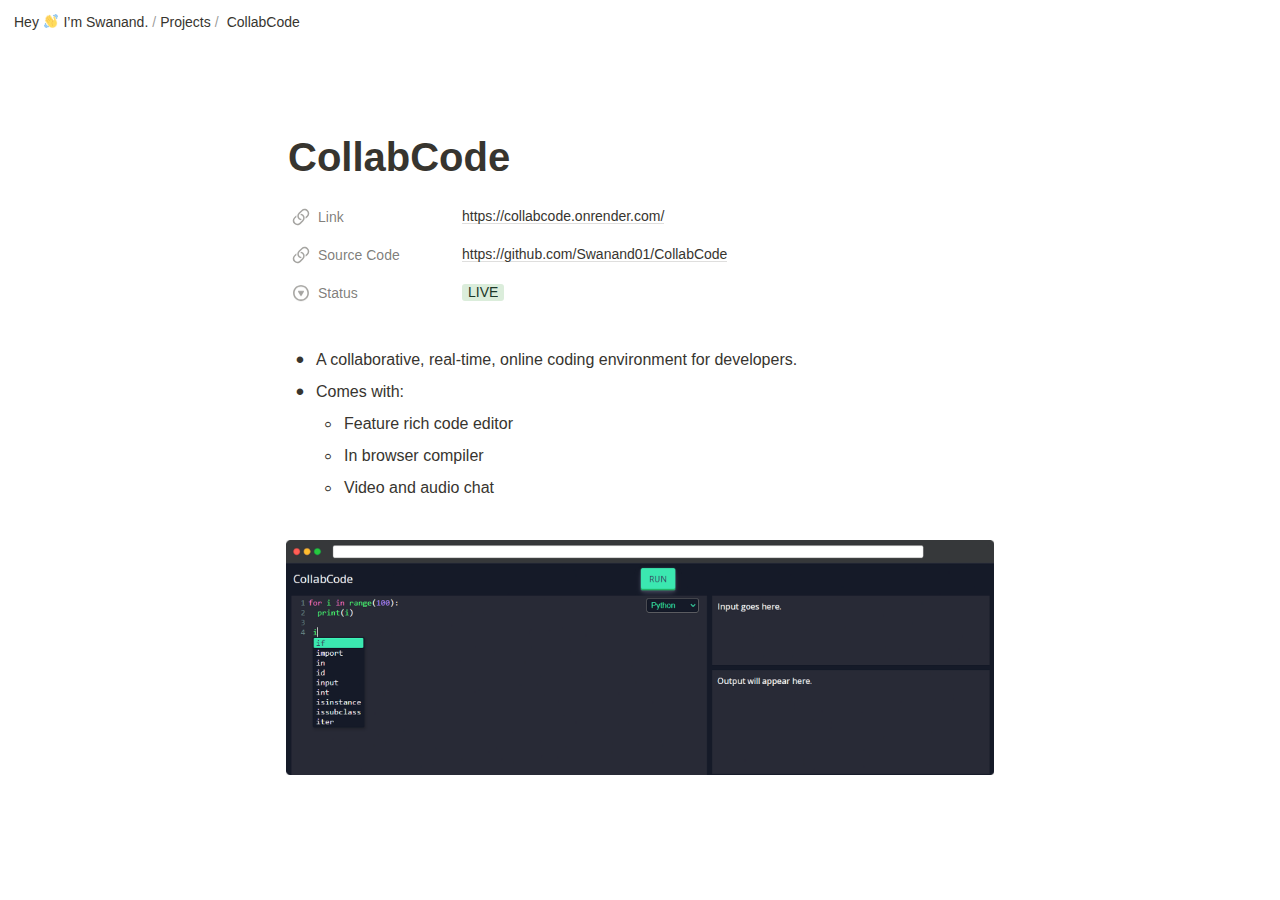
==== collabcode.html @ 9ee03f7a "publish: Update site.toml" ====
<html class="notion-html"><head lang="en"><meta charset="utf-8"/><meta content="width=device-width,height=device-height,initial-scale=1,maximum-scale=1,user-scalable=no,viewport-fit=cover" name="viewport"/><title>CollabCode</title><meta content="en_US" property="og:locale"/><link href="/images/favicon.ico" rel="shortcut icon" type="image/x-icon"/><link href="/images/logo-ios.png" rel="apple-touch-icon"/><meta content="yes" name="apple-mobile-web-app-capable"/><meta content="telephone=no" name="format-detection"/><meta content="no" name="msapplication-tap-highlight"/><link href="e218a1aef6df86309cb95b61e446888efa3b0379.css" media="print" rel="stylesheet"/><link href="e1d809d762eeca23edf0cb31bb17bf3c703085f5.css" rel="stylesheet"/><link href="e7df85b6a5b33bc52629df6d3bd37d197c7a873d.css" rel="stylesheet"/></head><body class="notion-body"><style>body{background:#fff}body.dark{background:#191919}@keyframes startup-shimmer-animation{0%{transform:translateX(-100%) translateZ(0)}100%{transform:translateX(100%) translateZ(0)}}@keyframes startup-shimmer-fade-in{0%{opacity:0}100%{opacity:1}}@keyframes startup-spinner-rotate{0%{transform:rotate(0) translateZ(0)}100%{transform:rotate(360deg) translateZ(0)}}#initial-loading-spinner{position:fixed;height:100vh;width:100vw;z-index:-1;display:none;align-items:center;justify-content:center;opacity:.5}#initial-loading-spinner svg{height:24px;width:24px;animation:startup-spinner-rotate 1s linear infinite;transform-origin:center center;pointer-events:none}#skeleton{background:#fff;position:fixed;height:100vh;width:100vw;z-index:-1;display:none;overflow:hidden}#initial-loading-spinner.show,#skeleton.show{display:flex}body.dark #skeleton{background:#191919}.notion-front-page #skeleton,.notion-mobile #skeleton{display:none}#skeleton-sidebar{background-color:#fbfbfa;box-shadow:inset -1px 0 0 0 rgba(0,0,0,.025);display:flex;width:240px;flex-direction:column;padding:12px 14px;overflow:hidden}body.dark #skeleton-sidebar{background-color:#202020;box-shadow:inset -1px 0 0 0 rgba(255,255,255,.05)}#skeleton.isElectron #skeleton-sidebar{padding-top:46px}#skeleton .row{display:flex;margin-bottom:8px;align-items:center}#skeleton .row.fadein{animation:1s ease-in 0s 1 normal both running startup-shimmer-fade-in}#skeleton .chevron{width:12px;height:12px;display:block;margin-right:4px;fill:rgba(227,226,224,.5)}body.dark #skeleton .chevron{fill:#2f2f2f}.startup-shimmer{background:rgba(227,226,224,.5);overflow:hidden;position:relative}body.dark .startup-shimmer{background:#2f2f2f}.startup-shimmer::before{content:"";position:absolute;height:100%;width:100%;z-index:1;animation:1s linear infinite startup-shimmer-animation;background:linear-gradient(90deg,transparent 0,rgba(255,255,255,.4) 50%,transparent 100%)}body.dark .startup-shimmer::before{background:linear-gradient(90deg,transparent 0,rgba(86,86,86,.4) 50%,transparent 100%)}#skeleton .icon{width:20px;height:20px;border-radius:4px}#skeleton .text{height:10px;border-radius:10px}#skeleton .draggable{-webkit-app-region:drag;position:absolute;top:0;left:0;width:100%;height:36px;display:none}#skeleton.isElectron .draggable{display:block}</style><style id="scroll-properties">
			::-webkit-scrollbar {
				width: 10px;
				height: 10px;
			}
			::-webkit-scrollbar {
				background: transparent;
			}
			::-webkit-scrollbar-track {
				background: #EDECE9;
			}
			::-webkit-scrollbar-thumb {
				background:#D3D1CB;
			}
			::-webkit-scrollbar-thumb:hover {
				background:#AEACA6;
			}
		</style><div id="notion-app"><div class="notion-app-inner notion-light-theme" style='color: rgb(55, 53, 47); fill: currentcolor; line-height: 1.5; font-family: ui-sans-serif, -apple-system, BlinkMacSystemFont, "Segoe UI", Helvetica, "Apple Color Emoji", Arial, sans-serif, "Segoe UI Emoji", "Segoe UI Symbol"; -webkit-font-smoothing: auto; background-color: white;'><div style="height: 100%;"><div class="notion-cursor-listener" style="width: 100vw; height: 100%; position: relative; display: flex; flex: 1 1 0%; background: white; cursor: text;"><div class="" style="display: flex; flex-direction: column; width: 100%; overflow: hidden;"><div style="max-width: 100vw; z-index: 100; background: white; user-select: none;"><div class="notion-topbar" style="width: 100%; max-width: 100vw; height: 45px; opacity: 1; transition: opacity 700ms ease 0s, color 700ms ease 0s; position: relative;"><div style="display: flex; justify-content: space-between; align-items: center; overflow: hidden; height: 45px; padding-left: 12px; padding-right: 10px;"><div class="notranslate" style="display: flex; align-items: center; line-height: 1.2; font-size: 14px; height: 100%; flex-grow: 0; margin-right: 8px; min-width: 0px;"><div class="notion-selectable notion-page-block" data-block-id="31054fbe-4314-497a-9c29-c677ad188bca" style="display: flex; align-items: center; min-width: 0px;"><a href="index.html" rel="noopener noreferrer" style="display: flex; text-decoration: none; user-select: none; cursor: pointer; color: inherit; min-width: 0px;"><div role="button" style="user-select: none; transition: background 20ms ease-in 0s; cursor: pointer; display: inline-flex; align-items: center; flex-shrink: 1; white-space: nowrap; height: 24px; border-radius: 4px; font-size: inherit; line-height: 1.2; min-width: 0px; padding: 2px; color: rgb(55, 53, 47);" tabindex="0"><div style="display: flex; align-items: center; min-width: 0px;"><div class="notranslate" style="white-space: nowrap; overflow: hidden; text-overflow: ellipsis; max-width: 160px;">Hey <img alt="👋" aria-label="👋" class="notion-emoji" src="[data-uri]" style="width: 1em;
height: 1em;
background: url(f87457017f44d1d87f6d662556796277387c1c28.png) 20.339% 84.7458%/6000% 6000%;
vertical-align: -0.1em;
margin: 0 0.1em"/>  I’m Swanand.</div></div></div></a></div><span style="margin-left: 2px; margin-right: 2px; color: rgba(55, 53, 47, 0.5);">/</span><div class="notion-selectable notion-collection_view-block" data-block-id="debd1efb-44d4-4d20-b2b9-c01488a3ecdb" style="display: flex; align-items: center; min-width: 0px;"><a href="debd1efb44d44d20b2b9c01488a3ecdb.html" rel="noopener noreferrer" style="display: flex; text-decoration: none; user-select: none; cursor: pointer; color: inherit; min-width: 0px;"><div role="button" style="user-select: none; transition: background 20ms ease-in 0s; cursor: pointer; display: inline-flex; align-items: center; flex-shrink: 1; white-space: nowrap; height: 24px; border-radius: 4px; font-size: inherit; line-height: 1.2; min-width: 0px; padding: 2px; color: rgb(55, 53, 47);" tabindex="0"><div style="display: flex; align-items: center; min-width: 0px;"><div class="notranslate" style="white-space: nowrap; overflow: hidden; text-overflow: ellipsis; max-width: 160px;">Projects</div></div></div></a></div><span style="margin-left: 2px; margin-right: 2px; color: rgba(55, 53, 47, 0.5);">/</span><div role="button" style="user-select: none; transition: background 20ms ease-in 0s; cursor: pointer; display: inline-flex; align-items: center; flex-shrink: 1; white-space: nowrap; height: 24px; border-radius: 4px; font-size: 14px; line-height: 1.2; min-width: 0px; padding-left: 6px; padding-right: 6px; color: rgb(55, 53, 47);" tabindex="0"><div class="notranslate" style="white-space: nowrap; overflow: hidden; text-overflow: ellipsis; max-width: 240px;">CollabCode</div></div></div><div style="flex-grow: 1; flex-shrink: 1;"></div><div role="button" style="user-select: none; transition: background 20ms ease-in 0s; cursor: pointer; display: inline-flex; align-items: center; flex-shrink: 0; white-space: nowrap; height: 28px; border-radius: 4px; font-size: 14px; line-height: 1.2; min-width: 0px; padding-left: 8px; padding-right: 8px; color: rgb(55, 53, 47);" tabindex="0"><svg class="searchNew" style="width: 14px; height: 14px; display: block; fill: inherit; flex-shrink: 0; backface-visibility: hidden; margin-right: 6px;" viewBox="0 0 17 17"><path d="M6.78027 13.6729C8.24805 13.6729 9.60156 13.1982 10.709 12.4072L14.875 16.5732C15.0684 16.7666 15.3232 16.8633 15.5957 16.8633C16.167 16.8633 16.5713 16.4238 16.5713 15.8613C16.5713 15.5977 16.4834 15.3516 16.29 15.1582L12.1504 11.0098C13.0205 9.86719 13.5391 8.45215 13.5391 6.91406C13.5391 3.19629 10.498 0.155273 6.78027 0.155273C3.0625 0.155273 0.0214844 3.19629 0.0214844 6.91406C0.0214844 10.6318 3.0625 13.6729 6.78027 13.6729ZM6.78027 12.2139C3.87988 12.2139 1.48047 9.81445 1.48047 6.91406C1.48047 4.01367 3.87988 1.61426 6.78027 1.61426C9.68066 1.61426 12.0801 4.01367 12.0801 6.91406C12.0801 9.81445 9.68066 12.2139 6.78027 12.2139Z"></path></svg>Search</div><div role="button" style="user-select: none; transition: background 20ms ease-in 0s; cursor: pointer; display: inline-flex; align-items: center; flex-shrink: 0; white-space: nowrap; height: 28px; border-radius: 4px; font-size: 14px; line-height: 1.2; min-width: 0px; padding-left: 8px; padding-right: 8px; color: rgb(55, 53, 47);" tabindex="0">Duplicate</div><div role="button" style="user-select: none; transition: background 20ms ease-in 0s; cursor: pointer; display: flex; align-items: center; justify-content: center; width: 32px; height: 28px; border-radius: 3px;" tabindex="0"><svg class="dots" style="width: 18px; height: 18px; display: block; fill: inherit; flex-shrink: 0; backface-visibility: hidden;" viewBox="0 0 13 3"><g><path d="M3,1.5A1.5,1.5,0,1,1,1.5,0,1.5,1.5,0,0,1,3,1.5Z"></path><path d="M8,1.5A1.5,1.5,0,1,1,6.5,0,1.5,1.5,0,0,1,8,1.5Z"></path><path d="M13,1.5A1.5,1.5,0,1,1,11.5,0,1.5,1.5,0,0,1,13,1.5Z"></path></g></svg></div><div style="flex: 0 0 auto; width: 1px; height: 16px; margin-left: 8px; margin-right: 8px; background: rgba(55, 53, 47, 0.16);"></div><div role="button" style="user-select: none; transition: background 20ms ease-in 0s; cursor: pointer; display: inline-flex; align-items: center; flex-shrink: 0; white-space: nowrap; height: 28px; border-radius: 4px; font-size: 14px; line-height: 1.2; min-width: 0px; padding-left: 8px; padding-right: 8px; color: rgb(55, 53, 47);" tabindex="0"><svg class="notionLogo" style="width: 18px; height: 18px; display: block; fill: inherit; flex-shrink: 0; backface-visibility: hidden; margin-right: 6px;" viewBox="0 0 120 126"><path d="M 20.6927 21.9315C 24.5836 25.0924 26.0432 24.8512 33.3492 24.3638L 102.228 20.2279C 103.689 20.2279 102.474 18.7705 101.987 18.5283L 90.5477 10.2586C 88.3558 8.55699 85.4356 6.60818 79.8387 7.09563L 13.1433 11.9602C 10.711 12.2014 10.2251 13.4175 11.1939 14.3924L 20.6927 21.9315ZM 24.8281 37.9835L 24.8281 110.456C 24.8281 114.351 26.7745 115.808 31.1553 115.567L 106.853 111.187C 111.236 110.946 111.724 108.267 111.724 105.103L 111.724 33.1169C 111.724 29.958 110.509 28.2544 107.826 28.4976L 28.721 33.1169C 25.8018 33.3622 24.8281 34.8225 24.8281 37.9835ZM 99.5567 41.8711C 100.042 44.0622 99.5567 46.2512 97.3618 46.4974L 93.7143 47.2241L 93.7143 100.728C 90.5477 102.43 87.6275 103.403 85.1942 103.403C 81.2983 103.403 80.3226 102.186 77.4044 98.54L 53.5471 61.087L 53.5471 97.3239L 61.0964 99.0275C 61.0964 99.0275 61.0964 103.403 55.0057 103.403L 38.2148 104.377C 37.727 103.403 38.2148 100.973 39.9179 100.486L 44.2996 99.2717L 44.2996 51.36L 38.2158 50.8725C 37.728 48.6815 38.9431 45.5225 42.3532 45.2773L 60.3661 44.0631L 85.1942 82.0036L 85.1942 48.4402L 78.864 47.7136C 78.3781 45.0351 80.3226 43.0902 82.7569 42.849L 99.5567 41.8711ZM 7.5434 5.39404L 76.9175 0.285276C 85.4366 -0.445402 87.6285 0.0440428 92.983 3.93368L 115.128 19.4982C 118.782 22.1747 120 22.9034 120 25.8211L 120 111.187C 120 116.537 118.051 119.701 111.237 120.185L 30.6734 125.05C 25.5584 125.294 23.124 124.565 20.4453 121.158L 4.13735 99.9994C 1.21516 96.1048 0 93.191 0 89.7819L 0 13.903C 0 9.5279 1.94945 5.8785 7.5434 5.39404Z"></path></svg>Try Notion</div></div></div><div style="width: calc(100% - 0px); user-select: none;"></div></div><div class="notion-frame" style="flex-grow: 0; flex-shrink: 1; display: flex; flex-direction: column; background: white; z-index: 1; height: calc(100vh - 45px); max-height: 100%; position: relative; width: 1920px;"><div class="notion-scroller vertical" style="display: flex; flex-direction: column; z-index: 1; flex-grow: 1; position: relative; align-items: center; margin-right: 0px; margin-bottom: 0px; overflow: hidden auto;"><div style="position: absolute; top: 0px; left: 0px;"><div></div></div><div class="whenContentEditable" data-content-editable-root="true" style="caret-color: rgb(55, 53, 47); width: 100%; display: flex; flex-direction: column; position: relative; align-items: center; flex-grow: 1; --whenContentEditable--WebkitUserModify:read-write-plaintext-only;"><span style="height: 1px; width: 1px;"></span><div class="pseudoSelection" contenteditable="false" data-content-editable-void="true" style="user-select: none; --pseudoSelection--background:transparent; width: 100%; display: flex; flex-direction: column; align-items: center; flex-shrink: 0; flex-grow: 0; z-index: 2;"></div><div style="width: 100%; display: flex; justify-content: center; z-index: 3; flex-shrink: 0;"><div style="max-width: 100%; min-width: 0px; width: 900px;"><div style="width: 100%; display: flex; flex-direction: column; align-items: center; flex-shrink: 0; flex-grow: 0;"><div style="max-width: 100%; padding-left: calc(96px + env(safe-area-inset-left)); width: 100%;"><div class="pseudoSelection" contenteditable="false" data-content-editable-void="true" style="user-select: none; --pseudoSelection--background:transparent; pointer-events: none;"><div class="notion-page-controls" style='display: flex; justify-content: flex-start; flex-wrap: wrap; margin-top: 80px; margin-bottom: 4px; margin-left: -1px; color: rgba(55, 53, 47, 0.5); font-family: ui-sans-serif, -apple-system, BlinkMacSystemFont, "Segoe UI", Helvetica, "Apple Color Emoji", Arial, sans-serif, "Segoe UI Emoji", "Segoe UI Symbol"; height: 24px; pointer-events: auto;'></div></div><div style="padding-right: calc(96px + env(safe-area-inset-right));"><div><div class="notion-selectable notion-page-block" data-block-id="9681e057-f607-44b3-91fb-1519a00c41e9" style='color: rgb(55, 53, 47); font-weight: 700; line-height: 1.2; font-size: 40px; font-family: ui-sans-serif, -apple-system, BlinkMacSystemFont, "Segoe UI", Helvetica, "Apple Color Emoji", Arial, sans-serif, "Segoe UI Emoji", "Segoe UI Symbol"; cursor: text; display: flex; align-items: center;'><div contenteditable="false" data-content-editable-leaf="true" placeholder="Untitled" spellcheck="true" style="max-width: 100%; width: 100%; white-space: pre-wrap; word-break: break-word; caret-color: rgb(55, 53, 47); padding: 3px 2px;">CollabCode</div></div><div style="margin-left: 4px;"></div></div></div></div></div><div style="width: 100%; display: flex; flex-direction: column; align-items: center; flex-shrink: 0; flex-grow: 0;"><div contenteditable="false" data-content-editable-void="true" style="padding-left: calc(96px + env(safe-area-inset-left)); padding-right: calc(96px + env(safe-area-inset-right)); max-width: 100%; width: 100%;"><div style="width: 100%; font-size: 14px;"><div style="width: 100%; max-width: 100%; padding: 8px 0px; margin: 0px auto;"><div style="width: 100%; max-width: 100%; padding-top: 8px; margin: 0px auto;"><div style="padding-bottom: 8px;"><div style="margin: 0px;"><div><div style="display: flex; padding-bottom: 4px; width: 100%;"><div style="display: flex; align-items: center; height: 34px; width: 160px; flex: 0 0 auto; color: rgba(55, 53, 47, 0.65);"><div aria-disabled="true" role="button" style="user-select: none; transition: background 20ms ease-in 0s; display: flex; align-items: center; height: 100%; width: 100%; border-radius: 3px; padding: 0px 6px;" tabindex="-1"><div style="display: flex; align-items: center; line-height: 120%; font-size: 14px; min-width: 0px;"><div style="margin-right: 8px;"><svg class="typesUrl" style="width: 18px; height: 18px; display: block; fill: rgba(55, 53, 47, 0.45); flex-shrink: 0; backface-visibility: hidden;" viewBox="0 0 16 16"><path d="M7.69922 10.8945L8.73828 9.84863C7.91797 9.77344 7.34375 9.51367 6.91992 9.08984C5.76465 7.93457 5.76465 6.29395 6.91309 5.14551L9.18262 2.87598C10.3379 1.7207 11.9717 1.7207 13.127 2.87598C14.2891 4.04492 14.2822 5.67188 13.1338 6.82031L11.958 7.99609C12.1768 8.49512 12.2451 9.10352 12.1289 9.62988L14.0908 7.6748C15.7725 6 15.7793 3.62109 14.084 1.92578C12.3887 0.223633 10.0098 0.237305 8.33496 1.91211L5.95605 4.29785C4.28125 5.97266 4.26758 8.35156 5.96289 10.0469C6.36621 10.4434 6.90625 10.7441 7.69922 10.8945ZM8.30078 5.13184L7.26855 6.17773C8.08203 6.25293 8.66309 6.51953 9.08008 6.93652C10.2422 8.09863 10.2422 9.73242 9.08691 10.8809L6.81738 13.1504C5.66211 14.3057 4.03516 14.3057 2.87305 13.1504C1.71094 11.9883 1.71777 10.3545 2.87305 9.20605L4.04199 8.03027C3.83008 7.53125 3.75488 6.92969 3.87109 6.39648L1.91602 8.35156C0.234375 10.0264 0.227539 12.4121 1.92285 14.1074C3.61816 15.8027 5.99707 15.7891 7.67188 14.1143L10.0439 11.7354C11.7256 10.0537 11.7324 7.6748 10.0371 5.98633C9.64062 5.58301 9.10059 5.28223 8.30078 5.13184Z"></path></svg></div><div style="white-space: nowrap; overflow: hidden; text-overflow: ellipsis;">Link</div></div></div></div><div style="display: flex; margin-left: 4px; height: 100%; flex: 1 1 auto; flex-direction: column; min-width: 0px;"><div style="display: flex; align-items: center; margin-left: 4px; height: 100%; flex: 1 1 auto; min-width: 0px;"><div style="display: flex; height: 100%; flex: 1 1 auto;"><div aria-disabled="true" role="button" style="user-select: none; transition: background 20ms ease-in 0s; display: inline-block; align-items: center; border-radius: 3px; width: 100%; min-height: 34px; padding: 6px 8px 7px; font-size: 14px; overflow: hidden;" tabindex="-1"><a href="https://collabcode.onrender.com/" rel="noopener noreferrer" style="display: block; text-decoration: none; user-select: none; cursor: pointer; color: inherit;" target="_blank"><span style="line-height: 1.5; word-break: break-word; white-space: pre-wrap; pointer-events: none; background-image: linear-gradient(to right, rgba(55, 53, 47, 0.16) 0%, rgba(55, 53, 47, 0.16) 100%); background-repeat: repeat-x; background-position: 0px 100%; background-size: 100% 1px;">https://collabcode.onrender.com/</span></a></div><div style="display: flex; position: absolute; right: 6px; top: 4px;"></div></div></div></div></div></div><div><div style="display: flex; padding-bottom: 4px; width: 100%;"><div style="display: flex; align-items: center; height: 34px; width: 160px; flex: 0 0 auto; color: rgba(55, 53, 47, 0.65);"><div aria-disabled="true" role="button" style="user-select: none; transition: background 20ms ease-in 0s; display: flex; align-items: center; height: 100%; width: 100%; border-radius: 3px; padding: 0px 6px;" tabindex="-1"><div style="display: flex; align-items: center; line-height: 120%; font-size: 14px; min-width: 0px;"><div style="margin-right: 8px;"><svg class="typesUrl" style="width: 18px; height: 18px; display: block; fill: rgba(55, 53, 47, 0.45); flex-shrink: 0; backface-visibility: hidden;" viewBox="0 0 16 16"><path d="M7.69922 10.8945L8.73828 9.84863C7.91797 9.77344 7.34375 9.51367 6.91992 9.08984C5.76465 7.93457 5.76465 6.29395 6.91309 5.14551L9.18262 2.87598C10.3379 1.7207 11.9717 1.7207 13.127 2.87598C14.2891 4.04492 14.2822 5.67188 13.1338 6.82031L11.958 7.99609C12.1768 8.49512 12.2451 9.10352 12.1289 9.62988L14.0908 7.6748C15.7725 6 15.7793 3.62109 14.084 1.92578C12.3887 0.223633 10.0098 0.237305 8.33496 1.91211L5.95605 4.29785C4.28125 5.97266 4.26758 8.35156 5.96289 10.0469C6.36621 10.4434 6.90625 10.7441 7.69922 10.8945ZM8.30078 5.13184L7.26855 6.17773C8.08203 6.25293 8.66309 6.51953 9.08008 6.93652C10.2422 8.09863 10.2422 9.73242 9.08691 10.8809L6.81738 13.1504C5.66211 14.3057 4.03516 14.3057 2.87305 13.1504C1.71094 11.9883 1.71777 10.3545 2.87305 9.20605L4.04199 8.03027C3.83008 7.53125 3.75488 6.92969 3.87109 6.39648L1.91602 8.35156C0.234375 10.0264 0.227539 12.4121 1.92285 14.1074C3.61816 15.8027 5.99707 15.7891 7.67188 14.1143L10.0439 11.7354C11.7256 10.0537 11.7324 7.6748 10.0371 5.98633C9.64062 5.58301 9.10059 5.28223 8.30078 5.13184Z"></path></svg></div><div style="white-space: nowrap; overflow: hidden; text-overflow: ellipsis;">Source Code</div></div></div></div><div style="display: flex; margin-left: 4px; height: 100%; flex: 1 1 auto; flex-direction: column; min-width: 0px;"><div style="display: flex; align-items: center; margin-left: 4px; height: 100%; flex: 1 1 auto; min-width: 0px;"><div style="display: flex; height: 100%; flex: 1 1 auto;"><div aria-disabled="true" role="button" style="user-select: none; transition: background 20ms ease-in 0s; display: inline-block; align-items: center; border-radius: 3px; width: 100%; min-height: 34px; padding: 6px 8px 7px; font-size: 14px; overflow: hidden;" tabindex="-1"><a href="https://github.com/Swanand01/CollabCode" rel="noopener noreferrer" style="display: block; text-decoration: none; user-select: none; cursor: pointer; color: inherit;" target="_blank"><span style="line-height: 1.5; word-break: break-word; white-space: pre-wrap; pointer-events: none; background-image: linear-gradient(to right, rgba(55, 53, 47, 0.16) 0%, rgba(55, 53, 47, 0.16) 100%); background-repeat: repeat-x; background-position: 0px 100%; background-size: 100% 1px;">https://github.com/Swanand01/CollabCode</span></a></div><div style="display: flex; position: absolute; right: 6px; top: 4px;"></div></div></div></div></div></div><div><div style="display: flex; padding-bottom: 4px; width: 100%;"><div style="display: flex; align-items: center; height: 34px; width: 160px; flex: 0 0 auto; color: rgba(55, 53, 47, 0.65);"><div aria-disabled="true" role="button" style="user-select: none; transition: background 20ms ease-in 0s; display: flex; align-items: center; height: 100%; width: 100%; border-radius: 3px; padding: 0px 6px;" tabindex="-1"><div style="display: flex; align-items: center; line-height: 120%; font-size: 14px; min-width: 0px;"><div style="margin-right: 8px;"><svg class="typesSelect" style="width: 18px; height: 18px; display: block; fill: rgba(55, 53, 47, 0.45); flex-shrink: 0; backface-visibility: hidden;" viewBox="0 0 16 16"><path d="M8 15.126C11.8623 15.126 15.0615 11.9336 15.0615 8.06445C15.0615 4.20215 11.8623 1.00293 7.99316 1.00293C4.13086 1.00293 0.938477 4.20215 0.938477 8.06445C0.938477 11.9336 4.1377 15.126 8 15.126ZM8 13.7383C4.85547 13.7383 2.33301 11.209 2.33301 8.06445C2.33301 4.91992 4.84863 2.39746 7.99316 2.39746C11.1377 2.39746 13.6738 4.91992 13.6738 8.06445C13.6738 11.209 11.1445 13.7383 8 13.7383ZM7.62402 10.6348C7.79492 10.915 8.20508 10.9287 8.37598 10.6348L10.666 6.73145C10.8574 6.41016 10.7002 6.04102 10.3652 6.04102H5.62793C5.29297 6.04102 5.14941 6.43066 5.32031 6.73145L7.62402 10.6348Z"></path></svg></div><div style="white-space: nowrap; overflow: hidden; text-overflow: ellipsis;">Status</div></div></div></div><div style="display: flex; margin-left: 4px; height: 100%; flex: 1 1 auto; flex-direction: column; min-width: 0px;"><div style="display: flex; align-items: center; margin-left: 4px; height: 100%; flex: 1 1 auto; min-width: 0px;"><div aria-disabled="true" role="button" style="user-select: none; transition: background 20ms ease-in 0s; display: inline-block; align-items: center; border-radius: 3px; width: 100%; min-height: 34px; padding: 0px 8px; font-size: 14px; overflow: hidden;" tabindex="-1"><div style="display: flex; flex-wrap: wrap; padding-top: 8px; padding-bottom: 2px;"><div style="display: flex; align-items: center; flex-shrink: 1; min-width: 0px; height: 20px; border-radius: 3px; padding-left: 6px; padding-right: 6px; font-size: 14px; line-height: 120%; color: rgb(28, 56, 41); background: rgb(219, 237, 219); margin: 0px 6px 6px 0px;"><div style="white-space: nowrap; overflow: hidden; text-overflow: ellipsis; display: inline-flex; align-items: center;"><div>LIVE</div></div></div></div><div style="display: flex; position: absolute; right: 6px; top: 4px;"></div></div></div></div></div></div></div></div></div></div></div><div style="width: 100%; height: 1px; background: rgba(55, 53, 47, 0.09); margin-bottom: 8px;"></div></div></div></div></div><main style="display: flex; width: 100%; justify-content: center; padding-top: 5px;"><div style="max-width: 100%; min-width: 0px; width: 900px;"><div class="notion-page-content" style="flex-shrink: 0; flex-grow: 1; max-width: 100%; display: flex; align-items: flex-start; flex-direction: column; font-size: 16px; line-height: 1.5; width: 100%; z-index: 4; padding-bottom: 30vh; padding-left: calc(96px + env(safe-area-inset-left)); padding-right: calc(96px + env(safe-area-inset-right));"><div class="notion-selectable notion-bulleted_list-block" data-block-id="972e697b-90e5-4ab1-b783-233614fd29b8" style="width: 100%; max-width: 1718px; margin-top: 2px; margin-bottom: 1px;"><div style="display: flex; align-items: flex-start; width: 100%; padding-left: 2px; color: inherit; fill: inherit;"><div class="pseudoSelection" contenteditable="false" data-content-editable-void="true" data-text-edit-side="start" style="user-select: none; --pseudoSelection--background:transparent; margin-right: 2px; width: 24px; display: flex; align-items: center; justify-content: center; flex-grow: 0; flex-shrink: 0; min-height: calc(1.5em + 3px + 3px);"><div class="pseudoBefore" style='font-size: 1.5em; line-height: 1; margin-bottom: 0px; --pseudoBefore--fontFamily:Arial; --pseudoBefore--content:"•";'></div></div><div style="flex: 1 1 0px; min-width: 1px; display: flex; flex-direction: column;"><div style="display: flex;"><div contenteditable="false" data-content-editable-leaf="true" placeholder="List" spellcheck="true" style="max-width: 100%; width: 100%; white-space: pre-wrap; word-break: break-word; caret-color: rgb(55, 53, 47); padding: 3px 2px; text-align: left;">A collaborative, real-time, online coding environment for developers.</div></div></div></div></div><div class="notion-selectable notion-bulleted_list-block" data-block-id="4b6142cc-0820-443e-991f-1bdeb48eb5a1" style="width: 100%; max-width: 1718px; margin-top: 1px; margin-bottom: 1px;"><div style="display: flex; align-items: flex-start; width: 100%; padding-left: 2px; color: inherit; fill: inherit;"><div class="pseudoSelection" contenteditable="false" data-content-editable-void="true" data-text-edit-side="start" style="user-select: none; --pseudoSelection--background:transparent; margin-right: 2px; width: 24px; display: flex; align-items: center; justify-content: center; flex-grow: 0; flex-shrink: 0; min-height: calc(1.5em + 3px + 3px);"><div class="pseudoBefore" style='font-size: 1.5em; line-height: 1; margin-bottom: 0px; --pseudoBefore--fontFamily:Arial; --pseudoBefore--content:"•";'></div></div><div style="flex: 1 1 0px; min-width: 1px; display: flex; flex-direction: column;"><div style="display: flex;"><div contenteditable="false" data-content-editable-leaf="true" placeholder="List" spellcheck="true" style="max-width: 100%; width: 100%; white-space: pre-wrap; word-break: break-word; caret-color: rgb(55, 53, 47); padding: 3px 2px; text-align: left;">Comes with:</div></div><div class="notion-selectable notion-bulleted_list-block" data-block-id="492b5a26-abc0-4fa2-b481-b4d3e0682103" style="width: 100%; max-width: 100%; margin-top: 2px; margin-bottom: 1px;"><div style="display: flex; align-items: flex-start; width: 100%; padding-left: 2px; color: inherit; fill: inherit;"><div class="pseudoSelection" contenteditable="false" data-content-editable-void="true" data-text-edit-side="start" style="user-select: none; --pseudoSelection--background:transparent; margin-right: 2px; width: 24px; display: flex; align-items: center; justify-content: center; flex-grow: 0; flex-shrink: 0; min-height: calc(1.5em + 3px + 3px);"><div class="pseudoBefore" style='font-size: 1.5em; line-height: 1; margin-bottom: 0px; --pseudoBefore--fontFamily:Arial; --pseudoBefore--content:"◦";'></div></div><div style="flex: 1 1 0px; min-width: 1px; display: flex; flex-direction: column;"><div style="display: flex;"><div contenteditable="false" data-content-editable-leaf="true" placeholder="List" spellcheck="true" style="max-width: 100%; width: 100%; white-space: pre-wrap; word-break: break-word; caret-color: rgb(55, 53, 47); padding: 3px 2px; text-align: left;">Feature rich code editor</div></div></div></div></div><div class="notion-selectable notion-bulleted_list-block" data-block-id="3c1c4305-bc52-45ff-baca-c44ebe6c676d" style="width: 100%; max-width: 100%; margin-top: 1px; margin-bottom: 1px;"><div style="display: flex; align-items: flex-start; width: 100%; padding-left: 2px; color: inherit; fill: inherit;"><div class="pseudoSelection" contenteditable="false" data-content-editable-void="true" data-text-edit-side="start" style="user-select: none; --pseudoSelection--background:transparent; margin-right: 2px; width: 24px; display: flex; align-items: center; justify-content: center; flex-grow: 0; flex-shrink: 0; min-height: calc(1.5em + 3px + 3px);"><div class="pseudoBefore" style='font-size: 1.5em; line-height: 1; margin-bottom: 0px; --pseudoBefore--fontFamily:Arial; --pseudoBefore--content:"◦";'></div></div><div style="flex: 1 1 0px; min-width: 1px; display: flex; flex-direction: column;"><div style="display: flex;"><div contenteditable="false" data-content-editable-leaf="true" placeholder="List" spellcheck="true" style="max-width: 100%; width: 100%; white-space: pre-wrap; word-break: break-word; caret-color: rgb(55, 53, 47); padding: 3px 2px; text-align: left;">In browser compiler</div></div></div></div></div><div class="notion-selectable notion-bulleted_list-block" data-block-id="9e3a7898-721c-422f-993b-332ed0d0309c" style="width: 100%; max-width: 100%; margin-top: 1px; margin-bottom: 0px;"><div style="display: flex; align-items: flex-start; width: 100%; padding-left: 2px; color: inherit; fill: inherit;"><div class="pseudoSelection" contenteditable="false" data-content-editable-void="true" data-text-edit-side="start" style="user-select: none; --pseudoSelection--background:transparent; margin-right: 2px; width: 24px; display: flex; align-items: center; justify-content: center; flex-grow: 0; flex-shrink: 0; min-height: calc(1.5em + 3px + 3px);"><div class="pseudoBefore" style='font-size: 1.5em; line-height: 1; margin-bottom: 0px; --pseudoBefore--fontFamily:Arial; --pseudoBefore--content:"◦";'></div></div><div style="flex: 1 1 0px; min-width: 1px; display: flex; flex-direction: column;"><div style="display: flex;"><div contenteditable="false" data-content-editable-leaf="true" placeholder="List" spellcheck="true" style="max-width: 100%; width: 100%; white-space: pre-wrap; word-break: break-word; caret-color: rgb(55, 53, 47); padding: 3px 2px; text-align: left;">Video and audio chat</div></div></div></div></div></div></div></div><div class="notion-selectable notion-text-block" data-block-id="5b2a4e27-0ada-474d-b4e2-a3aaa120a16d" style="width: 100%; max-width: 1718px; margin-top: 1px; margin-bottom: 1px;"><div style="color: inherit; fill: inherit;"><div style="display: flex;"><div contenteditable="false" data-content-editable-leaf="true" placeholder=" " spellcheck="true" style="max-width: 100%; width: 100%; white-space: pre-wrap; word-break: break-word; caret-color: rgb(55, 53, 47); padding: 3px 2px; min-height: 1em; color: rgb(55, 53, 47); -webkit-text-fill-color: rgba(55, 53, 47, 0.5);"></div></div></div></div><div class="notion-selectable notion-image-block" data-block-id="72cef5e3-ad3b-4410-b554-876153cebdec" style="width: 100%; max-width: 1910px; align-self: center; margin-top: 4px; margin-bottom: 0px;"><div contenteditable="false" data-content-editable-void="true"><div style="display: flex;"><div class="notion-cursor-default" style="position: relative; overflow: hidden; flex-grow: 1;"><div style="position: relative;"><div><div style="width: 100%; height: 100%;"><img referrerpolicy="same-origin" src="708dbe765b3bf276411b5392aa2cc3328d96fce7.png" style="display: block; object-fit: cover; border-radius: 1px; pointer-events: auto; width: 100%;"/></div></div></div></div></div></div></div></div></div><div contenteditable="false" data-content-editable-void="true" style="width: 0px;"><div style="display: none; flex-shrink: 0; pointer-events: none; width: 0px; position: absolute; right: 192px; opacity: 0;"><div style="display: flex; flex-direction: column; padding: 5px 16px; width: 340px; flex-shrink: 0; height: 100%; position: relative; pointer-events: none; z-index: 1;"><div style="position: absolute; pointer-events: none; width: 100%; height: 100%; top: -5px; background: linear-gradient(white 0px, rgba(255, 255, 255, 0) 15px);"></div></div></div></div></main><span style="height: 1px; width: 1px;"></span></div><div class="notion-presence-container" style="position: absolute; top: 0px; left: 0px; z-index: 89;"><div></div></div></div></div></div><div class="notion-peek-renderer" style="position: fixed; top: 0px; right: 0px; bottom: 0px; width: 960px; z-index: 109; transform: translateX(960px) translateZ(0px);"></div></div></div></div></div><textarea aria-hidden="true" style="opacity: 0; pointer-events: none; position: fixed; left: 0px; top: 0px;" tabindex="-1"></textarea><textarea aria-hidden="true" style="opacity: 0; pointer-events: none; position: fixed; left: 0px; top: 0px;" tabindex="-1"></textarea><script src="1172e9111a5fb396bcb8a05870b5eabf8abf221c.js" type="text/javascript"></script><div style="width: env(safe-area-inset-bottom);"></div></body></html>
---- e218a1aef6df86309cb95b61e446888efa3b0379.css ----
html, body, #notion-app {
    height: auto !important;
    overflow: auto !important;
    font-size: 14px !important;
    -webkit-print-color-adjust: exact;
    padding: 0 !important;
    margin: 0 !important
    }
.notion-help-button, .notion-print-ignore, .notion-overlay-container, .notion-sidebar-container, .notion-presence-container, .notion-topbar, .notion-topbar-export-popup, .notion-selectable-halo, .notion-help-button, .notion-page-controls {
    display: none !important
    }
.notion-frame {
    width: 100% !important;
    height: auto !important;
    border: none !important;
    padding: 0 !important;
    margin: 0 !important;
    -webkit-print-color-adjust: exact
    }
.notion-scroller {
    height: auto !important;
    width: 100% !important;
    max-height: none !important;
    max-width: none !important;
    overflow: visible !important;
    padding: 0 !important;
    margin: 0 !important;
    /* Remove the extra padding when the screen is wide. */
    display: block !important
    }
html {
    height: auto !important;
    overflow: auto !important;
    font-size: 14px !important
    }
.notion-invoice {
    height: auto !important
    }
.notion-code-block > div {
    white-space: normal !important
    }
.notion-selectable {
    page-break-inside: avoid;
    -webkit-region-break-inside: avoid;
    position: relative;
    overflow: initial;
    min-height: 0;
    max-width: none !important
    }
.notion-page-content {
    display: block !important;
    width: 100% !important;
    position: relative;
    overflow: initial;
    min-height: 0
    }
@page {
    size: auto;
    margin: 20mm 0 20mm 0
    }
.notion-table-content {
    padding: 0 !important
    }
---- e1d809d762eeca23edf0cb31bb17bf3c703085f5.css ----
/* enables hover effect on buttons */
div[role="button"]:not(.notion-record-icon):hover {
  background: rgba(55, 53, 47, 0.08);
}

/* hides loading spinners */
.loading-spinner {
  display: none !important;
}

/* hides elements on the top right (search box, duplicate, notion shortcut) */
.notion-topbar > div > div:not(:first-child) {
  display: none !important;
}

/* stops inline databases from overflowing horizontally */
.notion-frame {
  max-width: 100%;
  width: 100vw !important;
}

.notion-selectable {
  max-width: 100% !important;
}

.notion-scroller .notion-collection_view-block {
  width: 100% !important;
  max-width: 100% !important;
}

/* Resizes inlines databases */
.notion-scroller .notion-collection_view-block > div,
.notion-scroller .notion-collection_view-block > div > div > div,
.notion-scroller .notion-collection_view-block .notion-list-view,
.notion-scroller .notion-collection_view-block .notion-gallery-view,
.notion-scroller .notion-collection_view-block .notion-table-view,
.notion-scroller .notion-collection_view-block .notion-board-view,
.notion-scroller .notion-collection_view-block .notion-calendar-view {
  max-width: 100% !important;
  padding-left: unset !important;
  padding-right: unset !important;
}

/* pull alias arrows back inline */
svg.alias {
  display: inline-block !important;
  height: auto !important;
}

/* stops text from overflowing past max-width on bookmark blocks; */
.notion-bookmark-block div {
  white-space: unset !important;
}

/* fixes oversized page properties on Safari */
.notion-scroller
  > div:nth-child(2):not(.notion-page-content)
  > div:not([data-block-id])
  div:not(.notion-page-details-controls) {
  height: auto !important;
}

/* fixes possible stray header on tables */
.notion-collection_view_page-block > div:first-child {
  transform: unset !important;
}

/* fixes oversize icons in inline page links */
a[data-token-index] svg.page {
  height: auto !important;
}

/* mobile fixes */
@media only screen and (max-width: 960px) {
  /* normalizes banner / page title width */
  .notion-scroller > div:not([class]),
  .notion-scroller > div > div:not([class]) {
    width: 100% !important;
    max-width: 960px !important;
    padding-left: 0 !important;
    padding-right: 0 !important;
  }

  /* normalizes content width */
  .notion-page-content,
  .notion-page-content > .notion-collection_view-block,
  .notion-page-content > .notion-collection_view-block > div,
  .notion-page-content > .notion-collection_view-block > .notion-scroller > div {
    width: 100vw !important;
    /* max-width: unset !important; */
    padding-right: 0 !important;
    padding-left: 0 !important;
  }

  /* add padding to banner, but not to image */
  .notion-frame > .notion-scroller > div:first-child > div:last-child {
    padding-right: 2em !important;
    padding-left: 2em !important;
  }

  /* add padding to content */
  .notion-scroller > div:not([class]):not(:first-child),
  .notion-scroller > .notion-page-content,
  .notion-frame > .notion-scroller > .notion-scroller > .notion-list-view,
  .notion-frame > .notion-scroller > .notion-scroller > .notion-gallery-view,
  .notion-frame > .notion-scroller > .notion-scroller > .notion-table-view,
  .notion-frame > .notion-scroller > .notion-scroller > .notion-board-view,
  .notion-frame > .notion-scroller > .notion-scroller > .notion-calendar-view {
    padding-right: 2em !important;
    padding-left: 2em !important;
    flex-wrap: wrap
  }

  /* collapses flex rows into columns */
  .notion-column_list-block > div {
    flex-direction: column;
  }
  .notion-column_list-block > div > * {
    width: unset !important;
  }

  /* forces gallery to wrap around pages */
  .notion-gallery-view {
    width: 100vw;
  }

  /* enable horizontal scroll for lists and tables on mobile */
  .notion-collection-item > a {
    overflow: visible !important;
  }
  .notion-collection-item > a > div {
    width: unset !important;
  }
  .notion-scroller.horizontal {
    overflow-x: scroll;
  }

  /* makes the top border on overflowing list reach the full width of the list */
  .notion-list-view > .notion-collection_view_page-block {
    width: fit-content;
  }

  .notion-scroller
  > div:nth-child(2):not(.notion-page-content)
  > div:not([data-block-id])
  div:not(.notion-page-details-controls) {
  padding-left: 0!important;
  padding-right: 0!important;
}
}

.pseudoAfter:after {
  color: var(--pseudoAfter--color);
  content: var(--pseudoAfter--content);
  border: var(--pseudoAfter--border);
  width: var(--pseudoAfter--width);
  height: var(--pseudoAfter--height);
  display: var(--pseudoAfter--display);
  background: var(--pseudoAfter--background);
}

.pseudoBefore:before {
  color: var(--pseudoBefore--color);
  content: var(--pseudoBefore--content);
  border: var(--pseudoBefore--border);
  width: var(--pseudoBefore--width);
  height: var(--pseudoBefore--height);
  display: var(--pseudoBefore--display) !important;
  background: var(--pseudoBefore--background);
}

.pseudoSelection ::selection {
  color: var(--pseudoSelection--color);
  background: var(--pseudoSelection--background);
  text-shadow: var(--pseudoSelection--textShadow);
}
---- e7df85b6a5b33bc52629df6d3bd37d197c7a873d.css ----
/*!****************************************************************************!*\
  !*** css ./node_modules/css-loader/dist/cjs.js!./src/client/css/fonts.css ***!
  \****************************************************************************/
@font-face {
    font-family: "Lyon-Text";
    src: url(lyon-text-regular-3be84b20b1d9ff1e3456b0a220ae449b.woff);
    font-style: normal;
    font-weight: 400
    }
@font-face {
    font-family: "Lyon-Text";
    src: url(lyon-text-regular-italic-437d32a42fc5b8268bb4a1e0cc8b363f.woff);
    font-style: italic;
    font-weight: 400
    }
@font-face {
    font-family: "Lyon-Text";
    src: url(lyon-text-semibold-acb7f110189034ff6a1afa4b730be0ed.woff);
    font-style: normal;
    font-weight: 600
    }
@font-face {
    font-family: "Lyon-Text";
    src: url(lyon-text-semibold-italic-1f81a2f93060f05edd7f078ac91f25e6.woff);
    font-style: italic;
    font-weight: 600
    }
@font-face {
    font-family: "iawriter-mono";
    src: url(iawriter-mono-regular-4b73d071988a4f1cd2283524716ad970.woff);
    font-style: normal;
    font-weight: 400
    }
@font-face {
    font-family: "iawriter-mono";
    src: url(iawriter-mono-italic-d5d3224c1377168e261efc6aa0ce89c6.woff);
    font-style: italic;
    font-weight: 400
    }
@font-face {
    font-family: "iawriter-mono";
    src: url(iawriter-mono-bold-eb96a5e539892d26cf8b0cb2367e3580.woff);
    font-style: normal;
    font-weight: 600
    }
@font-face {
    font-family: "iawriter-mono";
    src: url(iawriter-mono-bold-italic-743b231fa82483406c79a00fa1f12fe8.woff);
    font-style: italic;
    font-weight: 600
    }
@font-face {
    font-family: "inter";
    src: url(inter-ui-regular-3ae6a7d3890c33d857fc00bd2e4c4820.woff);
    font-style: normal;
    font-weight: 400
    }
@font-face {
    font-family: "inter";
    src: url(inter-ui-medium-95b8a98959d1af9ab432d7ffe295ef94.woff);
    font-style: normal;
    font-weight: 500
    }
@font-face {
    font-family: "inter";
    src: url(inter-ui-semibold-19b57197b819695d334b9961ee41910e.woff);
    font-style: normal;
    font-weight: 600
    }
@font-face {
    font-family: "inter";
    src: url(inter-ui-bold-001893789f7f342b520f29ac8af7d6ca.woff);
    font-style: normal;
    font-weight: 700
    }
@font-face {
    font-family: "permanent-marker";
    src: url(permanent-marker-a6d62939e7c920a184ddddcf4149e62c.woff);
    font-style: normal;
    font-weight: 400
    }
/*!****************************************************************************!*\
  !*** css ./node_modules/css-loader/dist/cjs.js!./src/client/css/katex.css ***!
  \****************************************************************************/
.notion-frame .katex-display .katex {
    padding-right: 32px
    }
/* Make KaTeX responsive to smaller screens */
.notion-frame .katex > .katex-html {
    white-space: normal
    }
.notion-frame .katex-display .base {
    margin-top: 2px;
    margin-bottom: 2px
    }
.notion-frame .notion-text-equation-token .katex {
    /* katex.css sets this to 1.2, which causes baseline jitter. */
    line-height: 1
    }
/*!********************************************************************************!*\
  !*** css ./node_modules/css-loader/dist/cjs.js!./src/client/css/normalize.css ***!
  \********************************************************************************/
/*! normalize.css v3.0.2 | MIT License | git.io/normalize */
/**
 * 1. Set default font family to sans-serif.
 * 2. Prevent iOS text size adjust after orientation change, without disabling
 *    user zoom.
 */
html {
    font-family: sans-serif;
    /* 1 */
    -ms-text-size-adjust: 100%;
    /* 2 */
    -webkit-text-size-adjust: 100%;
    /* 2 */
    }
/**
 * Remove default margin.
 */
body {
    margin: 0
    }
/* HTML5 display definitions
   ========================================================================== */
/**
 * Correct `block` display not defined for any HTML5 element in IE 8/9.
 * Correct `block` display not defined for `details` or `summary` in IE 10/11
 * and Firefox.
 * Correct `block` display not defined for `main` in IE 11.
 */
article, aside, details, figcaption, figure, footer, header, hgroup, main, menu, nav, section, summary {
    display: block
    }
/**
 * 1. Correct `inline-block` display not defined in IE 8/9.
 * 2. Normalize vertical alignment of `progress` in Chrome, Firefox, and Opera.
 */
audio, canvas, progress, video {
    display: inline-block;
    /* 1 */
    vertical-align: baseline;
    /* 2 */
    }
/**
 * Prevent modern browsers from displaying `audio` without controls.
 * Remove excess height in iOS 5 devices.
 */
audio:not([controls]) {
    display: none;
    height: 0
    }
/**
 * Address `[hidden]` styling not present in IE 8/9/10.
 * Hide the `template` element in IE 8/9/11, Safari, and Firefox < 22.
 */
[hidden], template {
    display: none
    }
/* Links
   ========================================================================== */
/**
 * Remove the gray background color from active links in IE 10.
 */
a {
    background-color: transparent
    }
/**
 * Improve readability when hovered and also mouse hovered in all browsers.
 */
a:active, a:hover {
    outline: 0
    }
/* Text-level semantics
   ========================================================================== */
/**
 * Address styling not present in IE 8/9/10/11, Safari, and Chrome.
 */
abbr[title] {
    border-bottom: 1px dotted
    }
/**
 * Address style set to `bolder` in Firefox 4+, Safari, and Chrome.
 */
b, strong {
    font-weight: bold
    }
/**
 * Address styling not present in Safari and Chrome.
 */
dfn {
    font-style: italic
    }
/**
 * Address variable `h1` font-size and margin within `section` and `article`
 * contexts in Firefox 4+, Safari, and Chrome.
 */
h1 {
    font-size: 2em;
    margin: 0.67em 0
    }
/**
 * Address styling not present in IE 8/9.
 */
mark {
    background: #ff0;
    color: #000
    }
/**
 * Address inconsistent and variable font size in all browsers.
 */
small {
    font-size: 80%
    }
/**
 * Prevent `sub` and `sup` affecting `line-height` in all browsers.
 */
sub, sup {
    font-size: 75%;
    line-height: 0;
    position: relative;
    vertical-align: baseline
    }
sup {
    top: -0.5em
    }
sub {
    bottom: -0.25em
    }
/* Embedded content
   ========================================================================== */
/**
 * Remove border when inside `a` element in IE 8/9/10.
 */
img {
    border: 0
    }
/**
 * Correct overflow not hidden in IE 9/10/11.
 */
svg:not(:root) {
    overflow: hidden
    }
/* Grouping content
   ========================================================================== */
/**
 * Address margin not present in IE 8/9 and Safari.
 */
figure {
    margin: 1em 40px
    }
/**
 * Address differences between Firefox and other browsers.
 */
hr {
    -moz-box-sizing: content-box;
    box-sizing: content-box;
    height: 0
    }
/**
 * Contain overflow in all browsers.
 */
/*pre {
  overflow: auto;
}*/
/**
 * Address odd `em`-unit font size rendering in all browsers.
 */
code, kbd, pre, samp {
    font-family: inherit
    }
/* Forms
   ========================================================================== */
/**
 * Known limitation: by default, Chrome and Safari on OS X allow very limited
 * styling of `select`, unless a `border` property is set.
 */
/**
 * 1. Correct color not being inherited.
 *    Known issue: affects color of disabled elements.
 * 2. Correct font properties not being inherited.
 * 3. Address margins set differently in Firefox 4+, Safari, and Chrome.
 */
button, input, optgroup, select, textarea {
    color: inherit;
    /* 1 */
    font: inherit;
    /* 2 */
    margin: 0;
    /* 3 */
    }
/**
 * Address `overflow` set to `hidden` in IE 8/9/10/11.
 */
button {
    overflow: visible
    }
/**
 * Address inconsistent `text-transform` inheritance for `button` and `select`.
 * All other form control elements do not inherit `text-transform` values.
 * Correct `button` style inheritance in Firefox, IE 8/9/10/11, and Opera.
 * Correct `select` style inheritance in Firefox.
 */
button, select {
    text-transform: none
    }
/**
 * 1. Avoid the WebKit bug in Android 4.0.* where (2) destroys native `audio`
 *    and `video` controls.
 * 2. Correct inability to style clickable `input` types in iOS.
 * 3. Improve usability and consistency of cursor style between image-type
 *    `input` and others.
 */
button, html input[type="button"], /* 1 */input[type="reset"], input[type="submit"] {
    -webkit-appearance: button;
    /* 2 */
    cursor: pointer;
    /* 3 */
    }
/**
 * Re-set default cursor for disabled elements.
 */
button[disabled], html input[disabled] {
    cursor: default
    }
/**
 * Remove inner padding and border in Firefox 4+.
 */
button::-moz-focus-inner, input::-moz-focus-inner {
    border: 0;
    padding: 0
    }
/**
 * Address Firefox 4+ setting `line-height` on `input` using `!important` in
 * the UA stylesheet.
 */
/*
input {
  line-height: normal;
}*/
/**
 * It's recommended that you don't attempt to style these elements.
 * Firefox's implementation doesn't respect box-sizing, padding, or width.
 *
 * 1. Address box sizing set to `content-box` in IE 8/9/10.
 * 2. Remove excess padding in IE 8/9/10.
 */
input[type="checkbox"], input[type="radio"] {
    box-sizing: border-box;
    /* 1 */
    padding: 0;
    /* 2 */
    }
/**
 * Fix the cursor style for Chrome's increment/decrement buttons. For certain
 * `font-size` values of the `input`, it causes the cursor style of the
 * decrement button to change from `default` to `text`.
 */
input[type="number"]::-webkit-inner-spin-button, input[type="number"]::-webkit-outer-spin-button {
    height: auto
    }
/**
 * 1. Address `appearance` set to `searchfield` in Safari and Chrome.
 * 2. Address `box-sizing` set to `border-box` in Safari and Chrome
 *    (include `-moz` to future-proof).
 */
input[type="search"] {
    -webkit-appearance: textfield;
    /* 1 */
    -moz-box-sizing: content-box;
    -webkit-box-sizing: content-box;
    /* 2 */
    box-sizing: content-box
    }
/**
 * Remove inner padding and search cancel button in Safari and Chrome on OS X.
 * Safari (but not Chrome) clips the cancel button when the search input has
 * padding (and `textfield` appearance).
 */
input[type="search"]::-webkit-search-cancel-button, input[type="search"]::-webkit-search-decoration {
    -webkit-appearance: none
    }
/**
 * Define consistent border, margin, and padding.
 */
fieldset {
    border: 1px solid #c0c0c0;
    margin: 0 2px;
    padding: 0.35em 0.625em 0.75em
    }
/**
 * 1. Correct `color` not being inherited in IE 8/9/10/11.
 * 2. Remove padding so people aren't caught out if they zero out fieldsets.
 */
legend {
    border: 0;
    /* 1 */
    padding: 0;
    /* 2 */
    }
/**
 * Remove default vertical scrollbar in IE 8/9/10/11.
 */
textarea {
    overflow: auto
    }
/**
 * Don't inherit the `font-weight` (applied by a rule above).
 * NOTE: the default cannot safely be changed in Chrome and Safari on OS X.
 */
optgroup {
    font-weight: bold
    }
/* Tables
   ========================================================================== */
/**
 * Remove most spacing between table cells.
 */
table {
    border-collapse: collapse;
    border-spacing: 0
    }
td, th {
    padding: 0
    }
/*!*****************************************************************************!*\
  !*** css ./node_modules/css-loader/dist/cjs.js!./src/client/css/notion.css ***!
  \*****************************************************************************/
/* ==================================================================== */
/* Hover Feedback */
/* ==================================================================== */
.notion-link {
    transition: 100ms ease-in
    }
.notion-link:hover {
    color: #eb5757 !important;
    /* Front red color. */
    }
.notion-link-ai-version {
    transition: 100ms ease-in
    }
.notion-link-ai-version:hover {
    color: #ca59ff !important;
    /* AI Version purple color. */
    }
.notion-ai-icon {
    transition: 100ms ease-in
    }
.notion-ai-icon:hover {
    filter: brightness(1.3)
    }
.notion-mobile-tapping {
    opacity: 0.6
    }
.notion-reminder.notion-enable-hover:hover {
    text-decoration: underline
    }
.notion-token-remove-button:hover {
    opacity: 0.8
    }
.notion-notion-external-object, .notion-page-mention-token {
    box-shadow: 0 0 0 3px rgba(148, 148, 148, 0)
    }
.notion-page-mention-token.notion-enable-hover:hover, .notion-external-object-token.notion-enable-hover:hover {
    cursor: pointer !important;
    background: rgba(148, 148, 148, 0.15);
    box-shadow: 0 0 0 3px rgba(148, 148, 148, 0.15);
    border-radius: 1px
    }
/* required to correctly highlight the icons within a page/external object
mention token. */
.notion-page-mention-token::selection, .notion-external-object-token::selection {
    background: rgba(35, 131, 226, 0.14)
    }
/* ==================================================================== */
/* Focus Feedback */
/* ==================================================================== */
.notion-focusable-within:focus-within {
    box-shadow: rgba(35, 131, 226, 0.57) 0 0 0 1px inset, rgba(35, 131, 226, 0.35) 0 0 0 2px !important
    }
/* ==================================================================== */
/* Cursor */
/* ==================================================================== */
.notion-cursor-default {
    cursor: default
    }
.notion-cursor-pointer {
    cursor: pointer
    }
.notion-sidebar-container, .notion-topbar {
    cursor: default
    }
.notion-disable-local-cursor .notion-sidebar-container, .notion-disable-local-cursor .notion-topbar, .notion-disable-local-cursor .notion-cursor-default, .notion-disable-local-cursor .notion-cursor-pointer {
    cursor: inherit
    }
.notion-disable-webkit-user-select, .notion-disable-webkit-user-select * {
    -webkit-user-select: none
    }
#notion-app a {
    cursor: inherit
    }
/* ==================================================================== */
/* Animation */
/* ==================================================================== */
.notion-fadein {
    animation: fadein ease-in 330ms
    }
.notion-fadein-fast {
    animation: fadein ease-in 230ms
    }
.notion-fadein-slow {
    animation: fadein ease-in 600ms
    }
@keyframes fadein {
    from {
        opacity: 0;
        } to {
        opacity: 1;
        }
    }
/* ==================================================================== */
/* Overwrite for CodeBlock */
/* ==================================================================== */
.line-numbers .line-numbers-rows {
    border-right: none !important
    }
.line-numbers-rows > span:before {
    color: #ccc !important
    }
/* ==================================================================== */
/* Mobile.
/* ==================================================================== */
.notion-mobile * {
    /* Remove the tap highlight */
    -webkit-tap-highlight-color: transparent
    }
/* - Disable the bouncy scrolling in OSX. */
/* - Let the main scroller to handle scrolling */
html.notion-html, body.notion-body, #notion-app {
    height: 100vh;
    overflow: hidden;
    position: relative;
    background-color: transparent
    }
.notion-app-inner {
    height: 100%
    }
html.notion-mobile:not(.notion-front-page) div:not([contenteditable]) {
    -webkit-user-select: none
    }
html.notion-mobile:not(.notion-front-page) body:not(.notion-disable-webkit-user-select) [contenteditable] {
    -webkit-user-select: text
    }
/* Front page allow the scroll bounce */
html.notion-front-page, html.notion-front-page body, html.notion-front-page #notion-app {
    height: initial;
    overflow-x: initial;
    overflow-y: initial;
    background: #fffefc;
    /* Same as front bg in colors.ts */
    }
/* Disable scroll */
html.notion-front-page body.disable-scroll {
    overflow: hidden
    }
html.notion-front-page .notion-app-inner {
    height: initial
    }
/* ==================================================================== */
/* Contenteditable placeholders.
/* ==================================================================== */
[contenteditable]:empty:after {
    content: attr(placeholder)
    }
/* ==================================================================== */
/* Intercom.
/* ==================================================================== */
#intercom-container {
    /* On top of OverlayContainer. */
    z-index: 1000 !important
    }
/* ==================================================================== */
/* Prism.
/* ==================================================================== */
.token.operator.operator {
    background: transparent
    }
/* ==================================================================== */
/* Box.
/* ==================================================================== */
/* testid data attribute is the wrapper for the picker element
	.be-app-element is the content element*/
#box-app-container > div {
    position: absolute;
    background: rgba(255, 255, 255, 0.5);
    height: 100vh;
    width: 100vw;
    z-index: 1000;
    top: 0;
    display: flex;
    align-items: center;
    justify-content: center
    }
#box-app-container .be-app-element {
    width: calc(100% - 150px);
    height: calc(100% - 150px);
    background: white;
    max-width: 1150px;
    max-height: 620px
    }
/* ==================================================================== */
/* Loading Spinner.
/* ==================================================================== */
.loading-spinner {
    -webkit-animation: rotate 1000ms linear infinite;
    animation: rotate 1000ms linear infinite;
    -webkit-transform-origin: center center;
    transform-origin: center center;
    width: 1em;
    height: 1em;
    opacity: 0.5;
    display: block;
    pointer-events: none
    }
@-webkit-keyframes rotate {
    0% {
        -webkit-transform: rotate(0deg) translateZ(0);
        transform: rotate(0deg) translateZ(0);
        } 100% {
        -webkit-transform: rotate(360deg) translateZ(0);
        transform: rotate(360deg) translateZ(0);
        }
    }
@keyframes rotate {
    0% {
        -webkit-transform: rotate(0deg) translateZ(0);
        transform: rotate(0deg) translateZ(0);
        } 100% {
        -webkit-transform: rotate(360deg) translateZ(0);
        transform: rotate(360deg) translateZ(0);
        }
    }
/* ==================================================================== */
/* Loading Dots (For AI).
/* ==================================================================== */
.loading-dots {
    display: flex;
    align-items: center;
    justify-content: center;
    gap: 2px;
    width: 16px;
    height: 16px
    }
.loading-dot {
    width: 4px;
    height: 4px;
    opacity: 0.4;
    background-color: #a782c3;
    border-radius: 100%;
    animation-duration: 0.5s;
    animation-name: dotdance;
    animation-iteration-count: infinite;
    animation-direction: alternate;
    animation-timing-function: cubic-bezier(0.11, 0, 0.5, 0)
    }
.loading-dots .loading-dot:nth-child(1) {
    animation-delay: 0.2s
    }
.loading-dots .loading-dot:nth-child(2) {
    animation-delay: 0.4s
    }
.loading-dots .loading-dot:nth-child(3) {
    animation-delay: 0.6s
    }
@keyframes dotdance {
    0% {
        transform: translateY(0);
        opacity: 0.4;
        } 100% {
        transform: translateY(2px);
        opacity: 0.9;
        }
    }
/* ==================================================================== */
/* Sync spinner.
/* ==================================================================== */
.sync-spinner {
    -webkit-animation: rotate 2500ms linear infinite;
    animation: rotate 2500ms linear infinite;
    -webkit-transform-origin: center center;
    transform-origin: center center;
    display: block;
    pointer-events: none
    }
/* ==================================================================== */
/* Sidebar loading skeleton shimmer
/* ==================================================================== */
.notion-shimmer {
    overflow: hidden;
    position: relative;
    z-index: 0
    }
.notion-shimmer::before {
    content: "";
    position: absolute;
    height: 100%;
    width: 100%;
    z-index: 1;
    animation: 1s linear infinite shimmer
    }
.notion-light-theme .notion-shimmer::before {
    background: linear-gradient(90deg, rgba(255, 255, 255, 0) 0%, rgba(255, 255, 255, 0.4) 50%, rgba(255, 255, 255, 0) 100%)
    }
.notion-dark-theme .notion-shimmer::before {
    background: linear-gradient(90deg, rgba(86, 86, 86, 0) 0%, rgba(86, 86, 86, 0.4) 50%, rgba(86, 86, 86, 0) 100%)
    }
@keyframes shimmer {
    0% {
        transform: translateX(-100%);
        } 100% {
        transform: translateX(100%);
        }
    }
/* ==================================================================== */
/* input range
/* ==================================================================== */
input[type="range"] {
    /* Hide the default slider so we can customize */
    -webkit-appearance: none;
    background: transparent
    }
/* Webkit (Chrome, Safari, etc.) */
input[type="range"]::-webkit-slider-thumb {
    /* Hide the default slider thumb so we can customize */
    -webkit-appearance: none;
    box-shadow: 0 1px 4px rgba(0, 0, 0, 0.25);
    height: 14px;
    width: 14px;
    border-radius: 50%;
    cursor: pointer;
    -webkit-appearance: none;
    margin-top: -4px
    }
/* Firefox */
input[type="range"]::-moz-range-thumb {
    /* Hide the default slider thumb so we can customize */
    -webkit-appearance: none;
    box-shadow: 0 1px 4px rgba(0, 0, 0, 0.25);
    height: 14px;
    width: 14px;
    border-radius: 50%;
    cursor: pointer;
    -webkit-appearance: none;
    margin-top: -4px
    }
/* Webkit (Chrome, Safari, etc.) */
input[type="range"]::-webkit-slider-runnable-track {
    -webkit-appearance: none;
    width: 100%;
    height: 6px;
    border-radius: 10px;
    cursor: pointer
    }
/* Firefox */
input[type="range"]::-moz-range-track {
    width: 100%;
    height: 6px;
    border-radius: 10px;
    cursor: pointer
    }
/* ==================================================================== */
/* Front pages.
/* ==================================================================== */
.notion-quote {
    position: relative
    }
.notion-quote::before {
    content: "“";
    position: absolute;
    left: -0.5em;
    opacity: 0.6
    }
.notion-quote::after {
    content: "”";
    margin-left: 0.1em;
    opacity: 0.6
    }
@media only screen and (max-width: 1020px) {
    .br-desktop {
        display: none
        }
    }
/* ==================================================================== */
/* Admin.
/* ==================================================================== */
.pretty-json-container .variable-value > * > * {
    cursor: pointer !important
    }
/* ==================================================================== */
/* Editor force select hack (see Editable.tsx).
/* ==================================================================== */
.editor-force-select {
    user-select: auto !important;
    -webkit-user-select: auto !important;
    -moz-user-select: auto !important
    }
/* ==================================================================== */
/* width-max-content polyfill.
/* ==================================================================== */
.width-max-content {
    width: max-content;
    width: -moz-max-content;
    /* Firefox/Gecko */
    width: -webkit-max-content;
    /* Chrome */
    }
/* ==================================================================== */
/* hidden.
/* ==================================================================== */
.hidden {
    display: none !important
    }
/* ==================================================================== */
/* input-hide-arrows.
/* ==================================================================== */
/* Chrome, Safari, Edge, Opera */
input.input-hide-arrows::-webkit-outer-spin-button, input.input-hide-arrows::-webkit-inner-spin-button {
    -webkit-appearance: none;
    margin: 0
    }
/* Firefox */
input[type="number"].input-hide-arrows {
    -moz-appearance: textfield
    }
@keyframes leftOrRight {
    from {
        left: -50%;
        } to {
        left: 250%;
        }
    }
/* ==================================================================== */
/* Customizable class utilities.
 * see shared/cssHelpers.ts
 *
 * Use css variables to customize styles for pesudoselectors we
 * can't easily target from inline style properties.
 *
 * Each class defined below should be added to CustomizableClasses in cssHelpers.ts.
 * For each CSS property, use var(`--${className}--${propertyName}`) as the value.
 *
 * We use camelCase names here so they're easier to write in Typescript.
 * TODO: use something like linaria to automate this shenanigans.
/* ==================================================================== */
/** Conditional style when self is contentEditable */
/** Conditional style when a content-editable root is editable */
/** Conditional style when an element is or is inside a focused contentEditable. */
/** Conditional styles for :after when we are composing text */
/*!*************************************************************************************!*\
  !*** css ./node_modules/css-loader/dist/cjs.js!./src/client/css/react-datetime.css ***!
  \*************************************************************************************/
/*!
 * https://github.com/arqex/react-datetime
 */
.rdt {
    position: relative;
    -webkit-user-select: none
    }
.rdtPicker {
    display: none;
    position: absolute;
    width: 100%;
    margin-top: 1px;
    background: #fff;
    box-shadow: 0 1px 3px rgba(0, 0, 0, 0.1)
    }
.rdtOpen .rdtPicker {
    display: block
    }
.rdtStatic .rdtPicker {
    box-shadow: none;
    position: static
    }
.rdtPicker .rdtTimeToggle {
    text-align: center
    }
.rdtPicker table {
    width: 100%;
    margin: 0
    }
.rdtPicker td, .rdtPicker th {
    text-align: center;
    height: 28px
    }
.rdtPicker td.rdtDay:hover, .rdtPicker td.rdtToday:hover, .rdtPicker td.rdtHour:hover, .rdtPicker td.rdtMinute:hover, .rdtPicker td.rdtSecond:hover, .rdtPicker .rdtTimeToggle:hover {
    background: #eee;
    cursor: pointer
    }
.rdtPicker td.rdtOld, .rdtPicker td.rdtNew {
    color: #999
    }
.rdtPicker td.rdtToday {
    position: relative
    }
.rdtPicker td.rdtToday:before {
    content: "";
    display: inline-block;
    border-left: 7px solid transparent;
    border-bottom: 7px solid #428bca;
    border-top-color: rgba(0, 0, 0, 0.2);
    position: absolute;
    bottom: 4px;
    right: 4px
    }
.rdtPicker td.rdtActive, .rdtPicker td.rdtActive:hover {
    background-color: #428bca;
    color: #fff;
    text-shadow: 0 -1px 0 rgba(0, 0, 0, 0.25)
    }
.rdtPicker td.rdtActive.rdtToday:before {
    border-bottom-color: #fff
    }
.rdtPicker td.rdtDisabled, .rdtPicker td.rdtDisabled:hover {
    background: none;
    color: #999;
    cursor: not-allowed
    }
.rdtPicker td span.rdtOld {
    color: #999
    }
.rdtPicker td span.rdtDisabled, .rdtPicker td span.rdtDisabled:hover {
    background: none;
    color: #999;
    cursor: not-allowed
    }
.rdtPicker .dow {
    width: 14.2857%;
    border-bottom: none
    }
.rdtPicker th.rdtSwitch {
    width: 100px
    }
.rdtPicker th.rdtNext, .rdtPicker th.rdtPrev {
    font-size: 21px;
    vertical-align: top
    }
.rdtPicker th.rdtDisabled, .rdtPicker th.rdtDisabled:hover {
    background: none;
    color: #999;
    cursor: not-allowed
    }
.rdtPicker thead tr:first-child th {
    cursor: pointer
    }
.rdtPicker thead tr:first-child th:hover {
    background: #eee
    }
.rdtPicker tfoot {
    border-top: 1px solid #f9f9f9
    }
.rdtPicker button {
    border: none;
    background: none;
    cursor: pointer
    }
.rdtPicker button:hover {
    background-color: #eee
    }
.rdtPicker thead button {
    width: 100%;
    height: 100%
    }
td.rdtMonth, td.rdtYear {
    height: 50px;
    width: 25%;
    cursor: pointer
    }
td.rdtMonth:hover, td.rdtYear:hover {
    background: #eee
    }
.rdtCounters {
    display: inline-block
    }
.rdtCounters > div {
    float: left
    }
.rdtCounter {
    height: 100px
    }
.rdtCounter {
    width: 40px
    }
.rdtCounterSeparator {
    line-height: 100px
    }
.rdtCounter .rdtBtn {
    height: 40%;
    line-height: 40px;
    cursor: pointer
    }
.rdtCounter .rdtBtn:hover {
    background: #eee
    }
.rdtCounter .rdtCount {
    height: 20%;
    font-size: 1.2em
    }
.rdtMilli {
    vertical-align: middle;
    padding-left: 8px;
    width: 48px
    }
.rdtMilli input {
    width: 100%;
    font-size: 1.2em;
    margin-top: 37px
    }
/*!****************************************************************************!*\
  !*** css ./node_modules/css-loader/dist/cjs.js!./src/client/css/reset.css ***!
  \****************************************************************************/
*, *:focus {
    outline: 0
    }
* {
    box-sizing: border-box
    }
table > tr {
    vertical-align: top
    }
/* Input placeholder style. Match the opacity with style/base.ts .*/
::-webkit-input-placeholder {
    /* Safari, Chrome and Opera */
    color: inherit;
    opacity: 0.375
    }
::-webkit-contacts-auto-fill-button {
    visibility: hidden;
    display: none !important;
    pointer-events: none;
    position: absolute;
    right: 0
    }
:-moz-placeholder {
    /* Firefox 18- */
    color: inherit;
    opacity: 0.375
    }
::-moz-placeholder {
    /* Firefox 19+ */
    color: inherit;
    opacity: 0.375
    }
:-ms-input-placeholder {
    /* IE 10+ */
    color: inherit;
    opacity: 0.375
    }
::-ms-input-placeholder {
    /* Edge */
    color: inherit;
    opacity: 0.375
    }
*::selection {
    /* Notion brand blue */
    background: rgba(35, 131, 226, 0.28)
    }
#notion-app b {
    font-weight: 600
    }
[contenteditable] {
    -webkit-tap-highlight-color: transparent
    }
/*!*******************************************************************************!*\
  !*** css ./node_modules/css-loader/dist/cjs.js!./src/client/css/tutorial.css ***!
  \*******************************************************************************/
@keyframes pulse-ring {
    0% {
        transform: scale(0.33);
        } 80%, 100% {
        opacity: 0;
        }
    }
@keyframes pulse-dot {
    0% {
        transform: scale(0.8);
        } 50% {
        transform: scale(1);
        } 100% {
        transform: scale(0.8);
        }
    }
@keyframes bounce-left {
    0% {
        transform: translateX(-200%);
        } 25% {
        transform: translateX(-199%);
        } 100% {
        transform: translateX(0%);
        }
    }
/*!********************************************************************************!*\
  !*** css ./node_modules/css-loader/dist/cjs.js!./src/client/css/keyframes.css ***!
  \********************************************************************************/
/* Onboarding animations */
@keyframes pulsing-button-border {
    0% {
        border-color: rgba(35, 131, 226, 1);
        } 50% {
        border-color: rgba(35, 131, 226, 0);
        } 100% {
        border-color: rgba(35, 131, 226, 1);
        }
    }
@keyframes pulsing-button {
    0% {
        filter: brightness(1);
        } 50% {
        filter: brightness(1.15);
        } 100% {
        filter: brightness(1);
        }
    }
@keyframes shake {
    0% {
        margin-left: 0rem;
        } 25% {
        margin-left: 0.2rem;
        } 75% {
        margin-left: -0.2rem;
        } 100% {
        margin-left: 0rem;
        }
    }
@keyframes fadeIn {
    0% {
        opacity: 0;
        } 100% {
        opacity: 1;
        }
    }
/*!****************************************************************************!*\
  !*** css ./node_modules/css-loader/dist/cjs.js!./src/client/css/front.css ***!
  \****************************************************************************/
.front-fadein-slow {
    animation: fadein ease-in 500ms
    }
.front-fadein-fast {
    animation: fadein ease-in 150ms
    }
/*!*************************************************************************************!*\
  !*** css ./node_modules/css-loader/dist/cjs.js!./src/client/css/hide-scrollbar.css ***!
  \*************************************************************************************/
/**
 * Utility to hide scrollbars while retaining scroll functionality.
 * This can't be done with React inline styles because of the
 * ::-webkit-scrollbar pseudo-element selector.
*/
.hide-scrollbar {
    /* Hide scrollbars in IE 10+. */
    -ms-overflow-style: none;
    /* Hide scrollbar in FF. */
    scrollbar-width: none
    }
/* Hide scrollbar for Chrome/Safari/Webkit browsers. */
.hide-scrollbar::-webkit-scrollbar {
    width: 0 !important;
    height: 0 !important
    }
/*!****************************************************************************!*\
  !*** css ./node_modules/css-loader/dist/cjs.js!./src/client/css/prism.css ***!
  \****************************************************************************/
/* WARNING: This is a generated file. Do not touch! */
/* Run `notion build-prism` to rebuild. */
/**
 * prism.js default theme for JavaScript, CSS and HTML
 * Based on dabblet (http://dabblet.com)
 * @author Lea Verou
 */
.notion-light-theme code[class*="language-"], .notion-light-theme pre[class*="language-"] {
    color: black;
    background: none;
    text-shadow: 0 1px white;
    font-family: Consolas, Monaco, "Andale Mono", "Ubuntu Mono", monospace;
    font-size: 1em;
    text-align: left;
    white-space: pre;
    word-spacing: normal;
    word-break: normal;
    word-wrap: normal;
    line-height: 1.5;
    -moz-tab-size: 4;
    -o-tab-size: 4;
    tab-size: 4;
    -webkit-hyphens: none;
    -moz-hyphens: none;
    -ms-hyphens: none;
    hyphens: none
    }
.notion-light-theme pre[class*="language-"]::-moz-selection, .notion-light-theme pre[class*="language-"] ::-moz-selection, .notion-light-theme code[class*="language-"]::-moz-selection, .notion-light-theme code[class*="language-"] ::-moz-selection {
    text-shadow: none;
    background: #b3d4fc
    }
.notion-light-theme pre[class*="language-"]::selection, .notion-light-theme pre[class*="language-"] ::selection, .notion-light-theme code[class*="language-"]::selection, .notion-light-theme code[class*="language-"] ::selection {
    text-shadow: none;
    background: #b3d4fc
    }
@media print {
    .notion-light-theme code[class*="language-"], .notion-light-theme pre[class*="language-"] {
        text-shadow: none
        }
    }
/* Code blocks */
.notion-light-theme pre[class*="language-"] {
    padding: 1em;
    margin: 0.5em 0;
    overflow: auto
    }
.notion-light-theme :not(pre) > code[class*="language-"], .notion-light-theme pre[class*="language-"] {
    background: #f5f2f0
    }
/* Inline code */
.notion-light-theme :not(pre) > code[class*="language-"] {
    padding: 0.1em;
    border-radius: 0.3em;
    white-space: normal
    }
.notion-light-theme .token.comment, .notion-light-theme .token.prolog, .notion-light-theme .token.doctype, .notion-light-theme .token.cdata {
    color: slategray
    }
.notion-light-theme .token.punctuation {
    color: #999
    }
.notion-light-theme .token.namespace {
    opacity: 0.7
    }
.notion-light-theme .token.property, .notion-light-theme .token.tag, .notion-light-theme .token.boolean, .notion-light-theme .token.number, .notion-light-theme .token.constant, .notion-light-theme .token.symbol, .notion-light-theme .token.deleted, .notion-light-theme .token.deleted + .token.line {
    color: #905
    }
.notion-light-theme .token.selector, .notion-light-theme .token.attr-name, .notion-light-theme .token.string, .notion-light-theme .token.char, .notion-light-theme .token.builtin, .notion-light-theme .token.inserted, .notion-light-theme .token.inserted + .token.line {
    color: #690
    }
.notion-light-theme .token.operator, .notion-light-theme .token.entity, .notion-light-theme .token.url, .notion-light-theme .language-css .token.string, .notion-light-theme .style .token.string {
    color: #9a6e3a;
    /* This background color was intended by the author of this theme. */
    background: hsla(0, 0%, 100%, 0.5)
    }
.notion-light-theme .token.atrule, .notion-light-theme .token.attr-value, .notion-light-theme .token.keyword {
    color: #07a
    }
.notion-light-theme .token.function, .notion-light-theme .token.class-name {
    color: #DD4A68
    }
.notion-light-theme .token.regex, .notion-light-theme .token.important, .notion-light-theme .token.variable {
    color: #e90
    }
.notion-light-theme .token.important, .notion-light-theme .token.bold {
    font-weight: bold
    }
.notion-light-theme .token.italic {
    font-style: italic
    }
.notion-light-theme .token.entity {
    cursor: help
    }
/**
 * prism.js Dark theme for JavaScript, CSS and HTML
 * Based on the slides of the talk “/Reg(exp){2}lained/”
 * @author Lea Verou
 */
.notion-dark-theme code[class*="language-"], .notion-dark-theme pre[class*="language-"] {
    color: white;
    background: none;
    text-shadow: 0 -0.1em 0.2em black;
    font-family: Consolas, Monaco, "Andale Mono", "Ubuntu Mono", monospace;
    font-size: 1em;
    text-align: left;
    white-space: pre;
    word-spacing: normal;
    word-break: normal;
    word-wrap: normal;
    line-height: 1.5;
    -moz-tab-size: 4;
    -o-tab-size: 4;
    tab-size: 4;
    -webkit-hyphens: none;
    -moz-hyphens: none;
    -ms-hyphens: none;
    hyphens: none
    }
@media print {
    .notion-dark-theme code[class*="language-"], .notion-dark-theme pre[class*="language-"] {
        text-shadow: none
        }
    }
.notion-dark-theme pre[class*="language-"], .notion-dark-theme :not(pre) > code[class*="language-"] {
    background: hsl(30, 20%, 25%)
    }
/* Code blocks */
.notion-dark-theme pre[class*="language-"] {
    padding: 1em;
    margin: 0.5em 0;
    overflow: auto;
    border: 0.3em solid hsl(30, 20%, 40%);
    border-radius: 0.5em;
    box-shadow: 1px 1px 0.5em black inset
    }
/* Inline code */
.notion-dark-theme :not(pre) > code[class*="language-"] {
    padding: 0.15em 0.2em 0.05em;
    border-radius: 0.3em;
    border: 0.13em solid hsl(30, 20%, 40%);
    box-shadow: 1px 1px 0.3em -0.1em black inset;
    white-space: normal
    }
.notion-dark-theme .token.comment, .notion-dark-theme .token.prolog, .notion-dark-theme .token.doctype, .notion-dark-theme .token.cdata {
    color: hsl(30, 20%, 50%)
    }
.notion-dark-theme .token.punctuation {
    opacity: 0.7
    }
.notion-dark-theme .token.namespace {
    opacity: 0.7
    }
.notion-dark-theme .token.property, .notion-dark-theme .token.tag, .notion-dark-theme .token.boolean, .notion-dark-theme .token.number, .notion-dark-theme .token.constant, .notion-dark-theme .token.symbol {
    color: hsl(350, 40%, 70%)
    }
.notion-dark-theme .token.selector, .notion-dark-theme .token.attr-name, .notion-dark-theme .token.string, .notion-dark-theme .token.char, .notion-dark-theme .token.builtin, .notion-dark-theme .token.inserted, .notion-dark-theme .token.inserted + .token.line {
    color: hsl(75, 70%, 60%)
    }
.notion-dark-theme .token.operator, .notion-dark-theme .token.entity, .notion-dark-theme .token.url, .notion-dark-theme .language-css .token.string, .notion-dark-theme .style .token.string, .notion-dark-theme .token.variable {
    color: hsl(40, 90%, 60%)
    }
.notion-dark-theme .token.atrule, .notion-dark-theme .token.attr-value, .notion-dark-theme .token.keyword {
    color: hsl(350, 40%, 70%)
    }
.notion-dark-theme .token.regex, .notion-dark-theme .token.important {
    color: #e90
    }
.notion-dark-theme .token.important, .notion-dark-theme .token.bold {
    font-weight: bold
    }
.notion-dark-theme .token.italic {
    font-style: italic
    }
.notion-dark-theme .token.entity {
    cursor: help
    }
.notion-dark-theme .token.deleted, .notion-dark-theme .token.deleted + .token.line {
    color: red
    }
/*!********************************************************************************!*\
  !*** css ./node_modules/css-loader/dist/cjs.js!./src/client/css/react-pdf.css ***!
  \********************************************************************************/
.react-pdf__Page {
    padding-bottom: 8px
    }
.react-pdf__Page__textContent {
    position: absolute;
    top: 0 !important;
    left: 0 !important;
    transform: none !important;
    cursor: text
    }
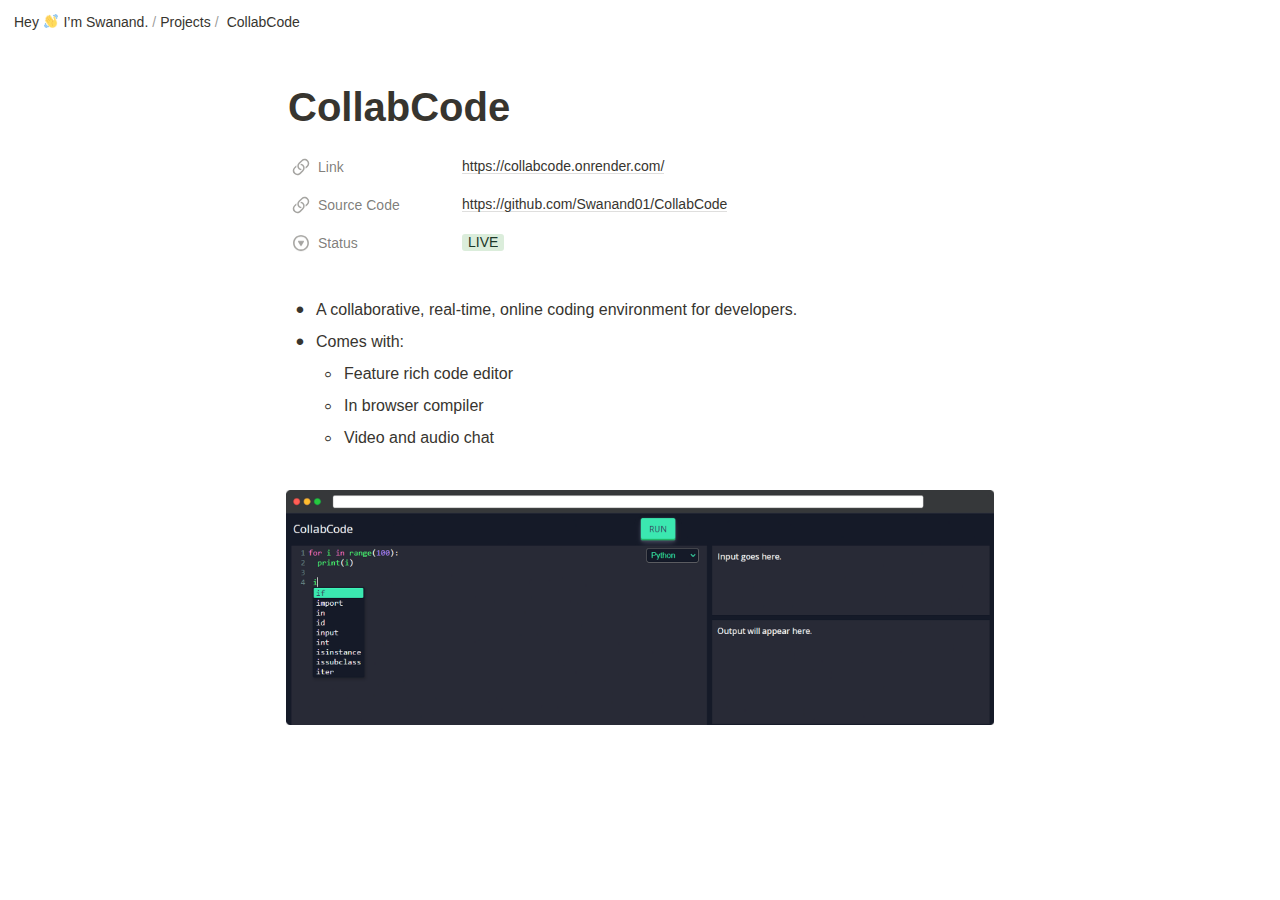
==== commit 2a9d6eb2: "Responsive fixes" ====
--- a/collabcode.html
+++ b/collabcode.html
@@ -19,4 +19,4 @@
 height: 1em;
 background: url(f87457017f44d1d87f6d662556796277387c1c28.png) 20.339% 84.7458%/6000% 6000%;
 vertical-align: -0.1em;
-margin: 0 0.1em"/>  I’m Swanand.</div></div></div></a></div><span style="margin-left: 2px; margin-right: 2px; color: rgba(55, 53, 47, 0.5);">/</span><div class="notion-selectable notion-collection_view-block" data-block-id="debd1efb-44d4-4d20-b2b9-c01488a3ecdb" style="display: flex; align-items: center; min-width: 0px;"><a href="debd1efb44d44d20b2b9c01488a3ecdb.html" rel="noopener noreferrer" style="display: flex; text-decoration: none; user-select: none; cursor: pointer; color: inherit; min-width: 0px;"><div role="button" style="user-select: none; transition: background 20ms ease-in 0s; cursor: pointer; display: inline-flex; align-items: center; flex-shrink: 1; white-space: nowrap; height: 24px; border-radius: 4px; font-size: inherit; line-height: 1.2; min-width: 0px; padding: 2px; color: rgb(55, 53, 47);" tabindex="0"><div style="display: flex; align-items: center; min-width: 0px;"><div class="notranslate" style="white-space: nowrap; overflow: hidden; text-overflow: ellipsis; max-width: 160px;">Projects</div></div></div></a></div><span style="margin-left: 2px; margin-right: 2px; color: rgba(55, 53, 47, 0.5);">/</span><div role="button" style="user-select: none; transition: background 20ms ease-in 0s; cursor: pointer; display: inline-flex; align-items: center; flex-shrink: 1; white-space: nowrap; height: 24px; border-radius: 4px; font-size: 14px; line-height: 1.2; min-width: 0px; padding-left: 6px; padding-right: 6px; color: rgb(55, 53, 47);" tabindex="0"><div class="notranslate" style="white-space: nowrap; overflow: hidden; text-overflow: ellipsis; max-width: 240px;">CollabCode</div></div></div><div style="flex-grow: 1; flex-shrink: 1;"></div><div role="button" style="user-select: none; transition: background 20ms ease-in 0s; cursor: pointer; display: inline-flex; align-items: center; flex-shrink: 0; white-space: nowrap; height: 28px; border-radius: 4px; font-size: 14px; line-height: 1.2; min-width: 0px; padding-left: 8px; padding-right: 8px; color: rgb(55, 53, 47);" tabindex="0"><svg class="searchNew" style="width: 14px; height: 14px; display: block; fill: inherit; flex-shrink: 0; backface-visibility: hidden; margin-right: 6px;" viewBox="0 0 17 17"><path d="M6.78027 13.6729C8.24805 13.6729 9.60156 13.1982 10.709 12.4072L14.875 16.5732C15.0684 16.7666 15.3232 16.8633 15.5957 16.8633C16.167 16.8633 16.5713 16.4238 16.5713 15.8613C16.5713 15.5977 16.4834 15.3516 16.29 15.1582L12.1504 11.0098C13.0205 9.86719 13.5391 8.45215 13.5391 6.91406C13.5391 3.19629 10.498 0.155273 6.78027 0.155273C3.0625 0.155273 0.0214844 3.19629 0.0214844 6.91406C0.0214844 10.6318 3.0625 13.6729 6.78027 13.6729ZM6.78027 12.2139C3.87988 12.2139 1.48047 9.81445 1.48047 6.91406C1.48047 4.01367 3.87988 1.61426 6.78027 1.61426C9.68066 1.61426 12.0801 4.01367 12.0801 6.91406C12.0801 9.81445 9.68066 12.2139 6.78027 12.2139Z"></path></svg>Search</div><div role="button" style="user-select: none; transition: background 20ms ease-in 0s; cursor: pointer; display: inline-flex; align-items: center; flex-shrink: 0; white-space: nowrap; height: 28px; border-radius: 4px; font-size: 14px; line-height: 1.2; min-width: 0px; padding-left: 8px; padding-right: 8px; color: rgb(55, 53, 47);" tabindex="0">Duplicate</div><div role="button" style="user-select: none; transition: background 20ms ease-in 0s; cursor: pointer; display: flex; align-items: center; justify-content: center; width: 32px; height: 28px; border-radius: 3px;" tabindex="0"><svg class="dots" style="width: 18px; height: 18px; display: block; fill: inherit; flex-shrink: 0; backface-visibility: hidden;" viewBox="0 0 13 3"><g><path d="M3,1.5A1.5,1.5,0,1,1,1.5,0,1.5,1.5,0,0,1,3,1.5Z"></path><path d="M8,1.5A1.5,1.5,0,1,1,6.5,0,1.5,1.5,0,0,1,8,1.5Z"></path><path d="M13,1.5A1.5,1.5,0,1,1,11.5,0,1.5,1.5,0,0,1,13,1.5Z"></path></g></svg></div><div style="flex: 0 0 auto; width: 1px; height: 16px; margin-left: 8px; margin-right: 8px; background: rgba(55, 53, 47, 0.16);"></div><div role="button" style="user-select: none; transition: background 20ms ease-in 0s; cursor: pointer; display: inline-flex; align-items: center; flex-shrink: 0; white-space: nowrap; height: 28px; border-radius: 4px; font-size: 14px; line-height: 1.2; min-width: 0px; padding-left: 8px; padding-right: 8px; color: rgb(55, 53, 47);" tabindex="0"><svg class="notionLogo" style="width: 18px; height: 18px; display: block; fill: inherit; flex-shrink: 0; backface-visibility: hidden; margin-right: 6px;" viewBox="0 0 120 126"><path d="M 20.6927 21.9315C 24.5836 25.0924 26.0432 24.8512 33.3492 24.3638L 102.228 20.2279C 103.689 20.2279 102.474 18.7705 101.987 18.5283L 90.5477 10.2586C 88.3558 8.55699 85.4356 6.60818 79.8387 7.09563L 13.1433 11.9602C 10.711 12.2014 10.2251 13.4175 11.1939 14.3924L 20.6927 21.9315ZM 24.8281 37.9835L 24.8281 110.456C 24.8281 114.351 26.7745 115.808 31.1553 115.567L 106.853 111.187C 111.236 110.946 111.724 108.267 111.724 105.103L 111.724 33.1169C 111.724 29.958 110.509 28.2544 107.826 28.4976L 28.721 33.1169C 25.8018 33.3622 24.8281 34.8225 24.8281 37.9835ZM 99.5567 41.8711C 100.042 44.0622 99.5567 46.2512 97.3618 46.4974L 93.7143 47.2241L 93.7143 100.728C 90.5477 102.43 87.6275 103.403 85.1942 103.403C 81.2983 103.403 80.3226 102.186 77.4044 98.54L 53.5471 61.087L 53.5471 97.3239L 61.0964 99.0275C 61.0964 99.0275 61.0964 103.403 55.0057 103.403L 38.2148 104.377C 37.727 103.403 38.2148 100.973 39.9179 100.486L 44.2996 99.2717L 44.2996 51.36L 38.2158 50.8725C 37.728 48.6815 38.9431 45.5225 42.3532 45.2773L 60.3661 44.0631L 85.1942 82.0036L 85.1942 48.4402L 78.864 47.7136C 78.3781 45.0351 80.3226 43.0902 82.7569 42.849L 99.5567 41.8711ZM 7.5434 5.39404L 76.9175 0.285276C 85.4366 -0.445402 87.6285 0.0440428 92.983 3.93368L 115.128 19.4982C 118.782 22.1747 120 22.9034 120 25.8211L 120 111.187C 120 116.537 118.051 119.701 111.237 120.185L 30.6734 125.05C 25.5584 125.294 23.124 124.565 20.4453 121.158L 4.13735 99.9994C 1.21516 96.1048 0 93.191 0 89.7819L 0 13.903C 0 9.5279 1.94945 5.8785 7.5434 5.39404Z"></path></svg>Try Notion</div></div></div><div style="width: calc(100% - 0px); user-select: none;"></div></div><div class="notion-frame" style="flex-grow: 0; flex-shrink: 1; display: flex; flex-direction: column; background: white; z-index: 1; height: calc(100vh - 45px); max-height: 100%; position: relative; width: 1920px;"><div class="notion-scroller vertical" style="display: flex; flex-direction: column; z-index: 1; flex-grow: 1; position: relative; align-items: center; margin-right: 0px; margin-bottom: 0px; overflow: hidden auto;"><div style="position: absolute; top: 0px; left: 0px;"><div></div></div><div class="whenContentEditable" data-content-editable-root="true" style="caret-color: rgb(55, 53, 47); width: 100%; display: flex; flex-direction: column; position: relative; align-items: center; flex-grow: 1; --whenContentEditable--WebkitUserModify:read-write-plaintext-only;"><span style="height: 1px; width: 1px;"></span><div class="pseudoSelection" contenteditable="false" data-content-editable-void="true" style="user-select: none; --pseudoSelection--background:transparent; width: 100%; display: flex; flex-direction: column; align-items: center; flex-shrink: 0; flex-grow: 0; z-index: 2;"></div><div style="width: 100%; display: flex; justify-content: center; z-index: 3; flex-shrink: 0;"><div style="max-width: 100%; min-width: 0px; width: 900px;"><div style="width: 100%; display: flex; flex-direction: column; align-items: center; flex-shrink: 0; flex-grow: 0;"><div style="max-width: 100%; padding-left: calc(96px + env(safe-area-inset-left)); width: 100%;"><div class="pseudoSelection" contenteditable="false" data-content-editable-void="true" style="user-select: none; --pseudoSelection--background:transparent; pointer-events: none;"><div class="notion-page-controls" style='display: flex; justify-content: flex-start; flex-wrap: wrap; margin-top: 80px; margin-bottom: 4px; margin-left: -1px; color: rgba(55, 53, 47, 0.5); font-family: ui-sans-serif, -apple-system, BlinkMacSystemFont, "Segoe UI", Helvetica, "Apple Color Emoji", Arial, sans-serif, "Segoe UI Emoji", "Segoe UI Symbol"; height: 24px; pointer-events: auto;'></div></div><div style="padding-right: calc(96px + env(safe-area-inset-right));"><div><div class="notion-selectable notion-page-block" data-block-id="9681e057-f607-44b3-91fb-1519a00c41e9" style='color: rgb(55, 53, 47); font-weight: 700; line-height: 1.2; font-size: 40px; font-family: ui-sans-serif, -apple-system, BlinkMacSystemFont, "Segoe UI", Helvetica, "Apple Color Emoji", Arial, sans-serif, "Segoe UI Emoji", "Segoe UI Symbol"; cursor: text; display: flex; align-items: center;'><div contenteditable="false" data-content-editable-leaf="true" placeholder="Untitled" spellcheck="true" style="max-width: 100%; width: 100%; white-space: pre-wrap; word-break: break-word; caret-color: rgb(55, 53, 47); padding: 3px 2px;">CollabCode</div></div><div style="margin-left: 4px;"></div></div></div></div></div><div style="width: 100%; display: flex; flex-direction: column; align-items: center; flex-shrink: 0; flex-grow: 0;"><div contenteditable="false" data-content-editable-void="true" style="padding-left: calc(96px + env(safe-area-inset-left)); padding-right: calc(96px + env(safe-area-inset-right)); max-width: 100%; width: 100%;"><div style="width: 100%; font-size: 14px;"><div style="width: 100%; max-width: 100%; padding: 8px 0px; margin: 0px auto;"><div style="width: 100%; max-width: 100%; padding-top: 8px; margin: 0px auto;"><div style="padding-bottom: 8px;"><div style="margin: 0px;"><div><div style="display: flex; padding-bottom: 4px; width: 100%;"><div style="display: flex; align-items: center; height: 34px; width: 160px; flex: 0 0 auto; color: rgba(55, 53, 47, 0.65);"><div aria-disabled="true" role="button" style="user-select: none; transition: background 20ms ease-in 0s; display: flex; align-items: center; height: 100%; width: 100%; border-radius: 3px; padding: 0px 6px;" tabindex="-1"><div style="display: flex; align-items: center; line-height: 120%; font-size: 14px; min-width: 0px;"><div style="margin-right: 8px;"><svg class="typesUrl" style="width: 18px; height: 18px; display: block; fill: rgba(55, 53, 47, 0.45); flex-shrink: 0; backface-visibility: hidden;" viewBox="0 0 16 16"><path d="M7.69922 10.8945L8.73828 9.84863C7.91797 9.77344 7.34375 9.51367 6.91992 9.08984C5.76465 7.93457 5.76465 6.29395 6.91309 5.14551L9.18262 2.87598C10.3379 1.7207 11.9717 1.7207 13.127 2.87598C14.2891 4.04492 14.2822 5.67188 13.1338 6.82031L11.958 7.99609C12.1768 8.49512 12.2451 9.10352 12.1289 9.62988L14.0908 7.6748C15.7725 6 15.7793 3.62109 14.084 1.92578C12.3887 0.223633 10.0098 0.237305 8.33496 1.91211L5.95605 4.29785C4.28125 5.97266 4.26758 8.35156 5.96289 10.0469C6.36621 10.4434 6.90625 10.7441 7.69922 10.8945ZM8.30078 5.13184L7.26855 6.17773C8.08203 6.25293 8.66309 6.51953 9.08008 6.93652C10.2422 8.09863 10.2422 9.73242 9.08691 10.8809L6.81738 13.1504C5.66211 14.3057 4.03516 14.3057 2.87305 13.1504C1.71094 11.9883 1.71777 10.3545 2.87305 9.20605L4.04199 8.03027C3.83008 7.53125 3.75488 6.92969 3.87109 6.39648L1.91602 8.35156C0.234375 10.0264 0.227539 12.4121 1.92285 14.1074C3.61816 15.8027 5.99707 15.7891 7.67188 14.1143L10.0439 11.7354C11.7256 10.0537 11.7324 7.6748 10.0371 5.98633C9.64062 5.58301 9.10059 5.28223 8.30078 5.13184Z"></path></svg></div><div style="white-space: nowrap; overflow: hidden; text-overflow: ellipsis;">Link</div></div></div></div><div style="display: flex; margin-left: 4px; height: 100%; flex: 1 1 auto; flex-direction: column; min-width: 0px;"><div style="display: flex; align-items: center; margin-left: 4px; height: 100%; flex: 1 1 auto; min-width: 0px;"><div style="display: flex; height: 100%; flex: 1 1 auto;"><div aria-disabled="true" role="button" style="user-select: none; transition: background 20ms ease-in 0s; display: inline-block; align-items: center; border-radius: 3px; width: 100%; min-height: 34px; padding: 6px 8px 7px; font-size: 14px; overflow: hidden;" tabindex="-1"><a href="https://collabcode.onrender.com/" rel="noopener noreferrer" style="display: block; text-decoration: none; user-select: none; cursor: pointer; color: inherit;" target="_blank"><span style="line-height: 1.5; word-break: break-word; white-space: pre-wrap; pointer-events: none; background-image: linear-gradient(to right, rgba(55, 53, 47, 0.16) 0%, rgba(55, 53, 47, 0.16) 100%); background-repeat: repeat-x; background-position: 0px 100%; background-size: 100% 1px;">https://collabcode.onrender.com/</span></a></div><div style="display: flex; position: absolute; right: 6px; top: 4px;"></div></div></div></div></div></div><div><div style="display: flex; padding-bottom: 4px; width: 100%;"><div style="display: flex; align-items: center; height: 34px; width: 160px; flex: 0 0 auto; color: rgba(55, 53, 47, 0.65);"><div aria-disabled="true" role="button" style="user-select: none; transition: background 20ms ease-in 0s; display: flex; align-items: center; height: 100%; width: 100%; border-radius: 3px; padding: 0px 6px;" tabindex="-1"><div style="display: flex; align-items: center; line-height: 120%; font-size: 14px; min-width: 0px;"><div style="margin-right: 8px;"><svg class="typesUrl" style="width: 18px; height: 18px; display: block; fill: rgba(55, 53, 47, 0.45); flex-shrink: 0; backface-visibility: hidden;" viewBox="0 0 16 16"><path d="M7.69922 10.8945L8.73828 9.84863C7.91797 9.77344 7.34375 9.51367 6.91992 9.08984C5.76465 7.93457 5.76465 6.29395 6.91309 5.14551L9.18262 2.87598C10.3379 1.7207 11.9717 1.7207 13.127 2.87598C14.2891 4.04492 14.2822 5.67188 13.1338 6.82031L11.958 7.99609C12.1768 8.49512 12.2451 9.10352 12.1289 9.62988L14.0908 7.6748C15.7725 6 15.7793 3.62109 14.084 1.92578C12.3887 0.223633 10.0098 0.237305 8.33496 1.91211L5.95605 4.29785C4.28125 5.97266 4.26758 8.35156 5.96289 10.0469C6.36621 10.4434 6.90625 10.7441 7.69922 10.8945ZM8.30078 5.13184L7.26855 6.17773C8.08203 6.25293 8.66309 6.51953 9.08008 6.93652C10.2422 8.09863 10.2422 9.73242 9.08691 10.8809L6.81738 13.1504C5.66211 14.3057 4.03516 14.3057 2.87305 13.1504C1.71094 11.9883 1.71777 10.3545 2.87305 9.20605L4.04199 8.03027C3.83008 7.53125 3.75488 6.92969 3.87109 6.39648L1.91602 8.35156C0.234375 10.0264 0.227539 12.4121 1.92285 14.1074C3.61816 15.8027 5.99707 15.7891 7.67188 14.1143L10.0439 11.7354C11.7256 10.0537 11.7324 7.6748 10.0371 5.98633C9.64062 5.58301 9.10059 5.28223 8.30078 5.13184Z"></path></svg></div><div style="white-space: nowrap; overflow: hidden; text-overflow: ellipsis;">Source Code</div></div></div></div><div style="display: flex; margin-left: 4px; height: 100%; flex: 1 1 auto; flex-direction: column; min-width: 0px;"><div style="display: flex; align-items: center; margin-left: 4px; height: 100%; flex: 1 1 auto; min-width: 0px;"><div style="display: flex; height: 100%; flex: 1 1 auto;"><div aria-disabled="true" role="button" style="user-select: none; transition: background 20ms ease-in 0s; display: inline-block; align-items: center; border-radius: 3px; width: 100%; min-height: 34px; padding: 6px 8px 7px; font-size: 14px; overflow: hidden;" tabindex="-1"><a href="https://github.com/Swanand01/CollabCode" rel="noopener noreferrer" style="display: block; text-decoration: none; user-select: none; cursor: pointer; color: inherit;" target="_blank"><span style="line-height: 1.5; word-break: break-word; white-space: pre-wrap; pointer-events: none; background-image: linear-gradient(to right, rgba(55, 53, 47, 0.16) 0%, rgba(55, 53, 47, 0.16) 100%); background-repeat: repeat-x; background-position: 0px 100%; background-size: 100% 1px;">https://github.com/Swanand01/CollabCode</span></a></div><div style="display: flex; position: absolute; right: 6px; top: 4px;"></div></div></div></div></div></div><div><div style="display: flex; padding-bottom: 4px; width: 100%;"><div style="display: flex; align-items: center; height: 34px; width: 160px; flex: 0 0 auto; color: rgba(55, 53, 47, 0.65);"><div aria-disabled="true" role="button" style="user-select: none; transition: background 20ms ease-in 0s; display: flex; align-items: center; height: 100%; width: 100%; border-radius: 3px; padding: 0px 6px;" tabindex="-1"><div style="display: flex; align-items: center; line-height: 120%; font-size: 14px; min-width: 0px;"><div style="margin-right: 8px;"><svg class="typesSelect" style="width: 18px; height: 18px; display: block; fill: rgba(55, 53, 47, 0.45); flex-shrink: 0; backface-visibility: hidden;" viewBox="0 0 16 16"><path d="M8 15.126C11.8623 15.126 15.0615 11.9336 15.0615 8.06445C15.0615 4.20215 11.8623 1.00293 7.99316 1.00293C4.13086 1.00293 0.938477 4.20215 0.938477 8.06445C0.938477 11.9336 4.1377 15.126 8 15.126ZM8 13.7383C4.85547 13.7383 2.33301 11.209 2.33301 8.06445C2.33301 4.91992 4.84863 2.39746 7.99316 2.39746C11.1377 2.39746 13.6738 4.91992 13.6738 8.06445C13.6738 11.209 11.1445 13.7383 8 13.7383ZM7.62402 10.6348C7.79492 10.915 8.20508 10.9287 8.37598 10.6348L10.666 6.73145C10.8574 6.41016 10.7002 6.04102 10.3652 6.04102H5.62793C5.29297 6.04102 5.14941 6.43066 5.32031 6.73145L7.62402 10.6348Z"></path></svg></div><div style="white-space: nowrap; overflow: hidden; text-overflow: ellipsis;">Status</div></div></div></div><div style="display: flex; margin-left: 4px; height: 100%; flex: 1 1 auto; flex-direction: column; min-width: 0px;"><div style="display: flex; align-items: center; margin-left: 4px; height: 100%; flex: 1 1 auto; min-width: 0px;"><div aria-disabled="true" role="button" style="user-select: none; transition: background 20ms ease-in 0s; display: inline-block; align-items: center; border-radius: 3px; width: 100%; min-height: 34px; padding: 0px 8px; font-size: 14px; overflow: hidden;" tabindex="-1"><div style="display: flex; flex-wrap: wrap; padding-top: 8px; padding-bottom: 2px;"><div style="display: flex; align-items: center; flex-shrink: 1; min-width: 0px; height: 20px; border-radius: 3px; padding-left: 6px; padding-right: 6px; font-size: 14px; line-height: 120%; color: rgb(28, 56, 41); background: rgb(219, 237, 219); margin: 0px 6px 6px 0px;"><div style="white-space: nowrap; overflow: hidden; text-overflow: ellipsis; display: inline-flex; align-items: center;"><div>LIVE</div></div></div></div><div style="display: flex; position: absolute; right: 6px; top: 4px;"></div></div></div></div></div></div></div></div></div></div></div><div style="width: 100%; height: 1px; background: rgba(55, 53, 47, 0.09); margin-bottom: 8px;"></div></div></div></div></div><main style="display: flex; width: 100%; justify-content: center; padding-top: 5px;"><div style="max-width: 100%; min-width: 0px; width: 900px;"><div class="notion-page-content" style="flex-shrink: 0; flex-grow: 1; max-width: 100%; display: flex; align-items: flex-start; flex-direction: column; font-size: 16px; line-height: 1.5; width: 100%; z-index: 4; padding-bottom: 30vh; padding-left: calc(96px + env(safe-area-inset-left)); padding-right: calc(96px + env(safe-area-inset-right));"><div class="notion-selectable notion-bulleted_list-block" data-block-id="972e697b-90e5-4ab1-b783-233614fd29b8" style="width: 100%; max-width: 1718px; margin-top: 2px; margin-bottom: 1px;"><div style="display: flex; align-items: flex-start; width: 100%; padding-left: 2px; color: inherit; fill: inherit;"><div class="pseudoSelection" contenteditable="false" data-content-editable-void="true" data-text-edit-side="start" style="user-select: none; --pseudoSelection--background:transparent; margin-right: 2px; width: 24px; display: flex; align-items: center; justify-content: center; flex-grow: 0; flex-shrink: 0; min-height: calc(1.5em + 3px + 3px);"><div class="pseudoBefore" style='font-size: 1.5em; line-height: 1; margin-bottom: 0px; --pseudoBefore--fontFamily:Arial; --pseudoBefore--content:"•";'></div></div><div style="flex: 1 1 0px; min-width: 1px; display: flex; flex-direction: column;"><div style="display: flex;"><div contenteditable="false" data-content-editable-leaf="true" placeholder="List" spellcheck="true" style="max-width: 100%; width: 100%; white-space: pre-wrap; word-break: break-word; caret-color: rgb(55, 53, 47); padding: 3px 2px; text-align: left;">A collaborative, real-time, online coding environment for developers.</div></div></div></div></div><div class="notion-selectable notion-bulleted_list-block" data-block-id="4b6142cc-0820-443e-991f-1bdeb48eb5a1" style="width: 100%; max-width: 1718px; margin-top: 1px; margin-bottom: 1px;"><div style="display: flex; align-items: flex-start; width: 100%; padding-left: 2px; color: inherit; fill: inherit;"><div class="pseudoSelection" contenteditable="false" data-content-editable-void="true" data-text-edit-side="start" style="user-select: none; --pseudoSelection--background:transparent; margin-right: 2px; width: 24px; display: flex; align-items: center; justify-content: center; flex-grow: 0; flex-shrink: 0; min-height: calc(1.5em + 3px + 3px);"><div class="pseudoBefore" style='font-size: 1.5em; line-height: 1; margin-bottom: 0px; --pseudoBefore--fontFamily:Arial; --pseudoBefore--content:"•";'></div></div><div style="flex: 1 1 0px; min-width: 1px; display: flex; flex-direction: column;"><div style="display: flex;"><div contenteditable="false" data-content-editable-leaf="true" placeholder="List" spellcheck="true" style="max-width: 100%; width: 100%; white-space: pre-wrap; word-break: break-word; caret-color: rgb(55, 53, 47); padding: 3px 2px; text-align: left;">Comes with:</div></div><div class="notion-selectable notion-bulleted_list-block" data-block-id="492b5a26-abc0-4fa2-b481-b4d3e0682103" style="width: 100%; max-width: 100%; margin-top: 2px; margin-bottom: 1px;"><div style="display: flex; align-items: flex-start; width: 100%; padding-left: 2px; color: inherit; fill: inherit;"><div class="pseudoSelection" contenteditable="false" data-content-editable-void="true" data-text-edit-side="start" style="user-select: none; --pseudoSelection--background:transparent; margin-right: 2px; width: 24px; display: flex; align-items: center; justify-content: center; flex-grow: 0; flex-shrink: 0; min-height: calc(1.5em + 3px + 3px);"><div class="pseudoBefore" style='font-size: 1.5em; line-height: 1; margin-bottom: 0px; --pseudoBefore--fontFamily:Arial; --pseudoBefore--content:"◦";'></div></div><div style="flex: 1 1 0px; min-width: 1px; display: flex; flex-direction: column;"><div style="display: flex;"><div contenteditable="false" data-content-editable-leaf="true" placeholder="List" spellcheck="true" style="max-width: 100%; width: 100%; white-space: pre-wrap; word-break: break-word; caret-color: rgb(55, 53, 47); padding: 3px 2px; text-align: left;">Feature rich code editor</div></div></div></div></div><div class="notion-selectable notion-bulleted_list-block" data-block-id="3c1c4305-bc52-45ff-baca-c44ebe6c676d" style="width: 100%; max-width: 100%; margin-top: 1px; margin-bottom: 1px;"><div style="display: flex; align-items: flex-start; width: 100%; padding-left: 2px; color: inherit; fill: inherit;"><div class="pseudoSelection" contenteditable="false" data-content-editable-void="true" data-text-edit-side="start" style="user-select: none; --pseudoSelection--background:transparent; margin-right: 2px; width: 24px; display: flex; align-items: center; justify-content: center; flex-grow: 0; flex-shrink: 0; min-height: calc(1.5em + 3px + 3px);"><div class="pseudoBefore" style='font-size: 1.5em; line-height: 1; margin-bottom: 0px; --pseudoBefore--fontFamily:Arial; --pseudoBefore--content:"◦";'></div></div><div style="flex: 1 1 0px; min-width: 1px; display: flex; flex-direction: column;"><div style="display: flex;"><div contenteditable="false" data-content-editable-leaf="true" placeholder="List" spellcheck="true" style="max-width: 100%; width: 100%; white-space: pre-wrap; word-break: break-word; caret-color: rgb(55, 53, 47); padding: 3px 2px; text-align: left;">In browser compiler</div></div></div></div></div><div class="notion-selectable notion-bulleted_list-block" data-block-id="9e3a7898-721c-422f-993b-332ed0d0309c" style="width: 100%; max-width: 100%; margin-top: 1px; margin-bottom: 0px;"><div style="display: flex; align-items: flex-start; width: 100%; padding-left: 2px; color: inherit; fill: inherit;"><div class="pseudoSelection" contenteditable="false" data-content-editable-void="true" data-text-edit-side="start" style="user-select: none; --pseudoSelection--background:transparent; margin-right: 2px; width: 24px; display: flex; align-items: center; justify-content: center; flex-grow: 0; flex-shrink: 0; min-height: calc(1.5em + 3px + 3px);"><div class="pseudoBefore" style='font-size: 1.5em; line-height: 1; margin-bottom: 0px; --pseudoBefore--fontFamily:Arial; --pseudoBefore--content:"◦";'></div></div><div style="flex: 1 1 0px; min-width: 1px; display: flex; flex-direction: column;"><div style="display: flex;"><div contenteditable="false" data-content-editable-leaf="true" placeholder="List" spellcheck="true" style="max-width: 100%; width: 100%; white-space: pre-wrap; word-break: break-word; caret-color: rgb(55, 53, 47); padding: 3px 2px; text-align: left;">Video and audio chat</div></div></div></div></div></div></div></div><div class="notion-selectable notion-text-block" data-block-id="5b2a4e27-0ada-474d-b4e2-a3aaa120a16d" style="width: 100%; max-width: 1718px; margin-top: 1px; margin-bottom: 1px;"><div style="color: inherit; fill: inherit;"><div style="display: flex;"><div contenteditable="false" data-content-editable-leaf="true" placeholder=" " spellcheck="true" style="max-width: 100%; width: 100%; white-space: pre-wrap; word-break: break-word; caret-color: rgb(55, 53, 47); padding: 3px 2px; min-height: 1em; color: rgb(55, 53, 47); -webkit-text-fill-color: rgba(55, 53, 47, 0.5);"></div></div></div></div><div class="notion-selectable notion-image-block" data-block-id="72cef5e3-ad3b-4410-b554-876153cebdec" style="width: 100%; max-width: 1910px; align-self: center; margin-top: 4px; margin-bottom: 0px;"><div contenteditable="false" data-content-editable-void="true"><div style="display: flex;"><div class="notion-cursor-default" style="position: relative; overflow: hidden; flex-grow: 1;"><div style="position: relative;"><div><div style="width: 100%; height: 100%;"><img referrerpolicy="same-origin" src="708dbe765b3bf276411b5392aa2cc3328d96fce7.png" style="display: block; object-fit: cover; border-radius: 1px; pointer-events: auto; width: 100%;"/></div></div></div></div></div></div></div></div></div><div contenteditable="false" data-content-editable-void="true" style="width: 0px;"><div style="display: none; flex-shrink: 0; pointer-events: none; width: 0px; position: absolute; right: 192px; opacity: 0;"><div style="display: flex; flex-direction: column; padding: 5px 16px; width: 340px; flex-shrink: 0; height: 100%; position: relative; pointer-events: none; z-index: 1;"><div style="position: absolute; pointer-events: none; width: 100%; height: 100%; top: -5px; background: linear-gradient(white 0px, rgba(255, 255, 255, 0) 15px);"></div></div></div></div></main><span style="height: 1px; width: 1px;"></span></div><div class="notion-presence-container" style="position: absolute; top: 0px; left: 0px; z-index: 89;"><div></div></div></div></div></div><div class="notion-peek-renderer" style="position: fixed; top: 0px; right: 0px; bottom: 0px; width: 960px; z-index: 109; transform: translateX(960px) translateZ(0px);"></div></div></div></div></div><textarea aria-hidden="true" style="opacity: 0; pointer-events: none; position: fixed; left: 0px; top: 0px;" tabindex="-1"></textarea><textarea aria-hidden="true" style="opacity: 0; pointer-events: none; position: fixed; left: 0px; top: 0px;" tabindex="-1"></textarea><script src="1172e9111a5fb396bcb8a05870b5eabf8abf221c.js" type="text/javascript"></script><div style="width: env(safe-area-inset-bottom);"></div></body></html>+margin: 0 0.1em"/>  I’m Swanand.</div></div></div></a></div><span style="margin-left: 2px; margin-right: 2px; color: rgba(55, 53, 47, 0.5);">/</span><div class="notion-selectable notion-collection_view-block" data-block-id="debd1efb-44d4-4d20-b2b9-c01488a3ecdb" style="display: flex; align-items: center; min-width: 0px;"><a href="debd1efb44d44d20b2b9c01488a3ecdb.html" rel="noopener noreferrer" style="display: flex; text-decoration: none; user-select: none; cursor: pointer; color: inherit; min-width: 0px;"><div role="button" style="user-select: none; transition: background 20ms ease-in 0s; cursor: pointer; display: inline-flex; align-items: center; flex-shrink: 1; white-space: nowrap; height: 24px; border-radius: 4px; font-size: inherit; line-height: 1.2; min-width: 0px; padding: 2px; color: rgb(55, 53, 47);" tabindex="0"><div style="display: flex; align-items: center; min-width: 0px;"><div class="notranslate" style="white-space: nowrap; overflow: hidden; text-overflow: ellipsis; max-width: 160px;">Projects</div></div></div></a></div><span style="margin-left: 2px; margin-right: 2px; color: rgba(55, 53, 47, 0.5);">/</span><div role="button" style="user-select: none; transition: background 20ms ease-in 0s; cursor: pointer; display: inline-flex; align-items: center; flex-shrink: 1; white-space: nowrap; height: 24px; border-radius: 4px; font-size: 14px; line-height: 1.2; min-width: 0px; padding-left: 6px; padding-right: 6px; color: rgb(55, 53, 47);" tabindex="0"><div class="notranslate" style="white-space: nowrap; overflow: hidden; text-overflow: ellipsis; max-width: 240px;">CollabCode</div></div></div><div style="flex-grow: 1; flex-shrink: 1;"></div><div role="button" style="user-select: none; transition: background 20ms ease-in 0s; cursor: pointer; display: inline-flex; align-items: center; flex-shrink: 0; white-space: nowrap; height: 28px; border-radius: 4px; font-size: 14px; line-height: 1.2; min-width: 0px; padding-left: 8px; padding-right: 8px; color: rgb(55, 53, 47);" tabindex="0"><svg class="searchNew" style="width: 14px; height: 14px; display: block; fill: inherit; flex-shrink: 0; backface-visibility: hidden; margin-right: 6px;" viewBox="0 0 17 17"><path d="M6.78027 13.6729C8.24805 13.6729 9.60156 13.1982 10.709 12.4072L14.875 16.5732C15.0684 16.7666 15.3232 16.8633 15.5957 16.8633C16.167 16.8633 16.5713 16.4238 16.5713 15.8613C16.5713 15.5977 16.4834 15.3516 16.29 15.1582L12.1504 11.0098C13.0205 9.86719 13.5391 8.45215 13.5391 6.91406C13.5391 3.19629 10.498 0.155273 6.78027 0.155273C3.0625 0.155273 0.0214844 3.19629 0.0214844 6.91406C0.0214844 10.6318 3.0625 13.6729 6.78027 13.6729ZM6.78027 12.2139C3.87988 12.2139 1.48047 9.81445 1.48047 6.91406C1.48047 4.01367 3.87988 1.61426 6.78027 1.61426C9.68066 1.61426 12.0801 4.01367 12.0801 6.91406C12.0801 9.81445 9.68066 12.2139 6.78027 12.2139Z"></path></svg>Search</div><div role="button" style="user-select: none; transition: background 20ms ease-in 0s; cursor: pointer; display: inline-flex; align-items: center; flex-shrink: 0; white-space: nowrap; height: 28px; border-radius: 4px; font-size: 14px; line-height: 1.2; min-width: 0px; padding-left: 8px; padding-right: 8px; color: rgb(55, 53, 47);" tabindex="0">Duplicate</div><div role="button" style="user-select: none; transition: background 20ms ease-in 0s; cursor: pointer; display: flex; align-items: center; justify-content: center; width: 32px; height: 28px; border-radius: 3px;" tabindex="0"><svg class="dots" style="width: 18px; height: 18px; display: block; fill: inherit; flex-shrink: 0; backface-visibility: hidden;" viewBox="0 0 13 3"><g><path d="M3,1.5A1.5,1.5,0,1,1,1.5,0,1.5,1.5,0,0,1,3,1.5Z"></path><path d="M8,1.5A1.5,1.5,0,1,1,6.5,0,1.5,1.5,0,0,1,8,1.5Z"></path><path d="M13,1.5A1.5,1.5,0,1,1,11.5,0,1.5,1.5,0,0,1,13,1.5Z"></path></g></svg></div><div style="flex: 0 0 auto; width: 1px; height: 16px; margin-left: 8px; margin-right: 8px; background: rgba(55, 53, 47, 0.16);"></div><div role="button" style="user-select: none; transition: background 20ms ease-in 0s; cursor: pointer; display: inline-flex; align-items: center; flex-shrink: 0; white-space: nowrap; height: 28px; border-radius: 4px; font-size: 14px; line-height: 1.2; min-width: 0px; padding-left: 8px; padding-right: 8px; color: rgb(55, 53, 47);" tabindex="0"><svg class="notionLogo" style="width: 18px; height: 18px; display: block; fill: inherit; flex-shrink: 0; backface-visibility: hidden; margin-right: 6px;" viewBox="0 0 120 126"><path d="M 20.6927 21.9315C 24.5836 25.0924 26.0432 24.8512 33.3492 24.3638L 102.228 20.2279C 103.689 20.2279 102.474 18.7705 101.987 18.5283L 90.5477 10.2586C 88.3558 8.55699 85.4356 6.60818 79.8387 7.09563L 13.1433 11.9602C 10.711 12.2014 10.2251 13.4175 11.1939 14.3924L 20.6927 21.9315ZM 24.8281 37.9835L 24.8281 110.456C 24.8281 114.351 26.7745 115.808 31.1553 115.567L 106.853 111.187C 111.236 110.946 111.724 108.267 111.724 105.103L 111.724 33.1169C 111.724 29.958 110.509 28.2544 107.826 28.4976L 28.721 33.1169C 25.8018 33.3622 24.8281 34.8225 24.8281 37.9835ZM 99.5567 41.8711C 100.042 44.0622 99.5567 46.2512 97.3618 46.4974L 93.7143 47.2241L 93.7143 100.728C 90.5477 102.43 87.6275 103.403 85.1942 103.403C 81.2983 103.403 80.3226 102.186 77.4044 98.54L 53.5471 61.087L 53.5471 97.3239L 61.0964 99.0275C 61.0964 99.0275 61.0964 103.403 55.0057 103.403L 38.2148 104.377C 37.727 103.403 38.2148 100.973 39.9179 100.486L 44.2996 99.2717L 44.2996 51.36L 38.2158 50.8725C 37.728 48.6815 38.9431 45.5225 42.3532 45.2773L 60.3661 44.0631L 85.1942 82.0036L 85.1942 48.4402L 78.864 47.7136C 78.3781 45.0351 80.3226 43.0902 82.7569 42.849L 99.5567 41.8711ZM 7.5434 5.39404L 76.9175 0.285276C 85.4366 -0.445402 87.6285 0.0440428 92.983 3.93368L 115.128 19.4982C 118.782 22.1747 120 22.9034 120 25.8211L 120 111.187C 120 116.537 118.051 119.701 111.237 120.185L 30.6734 125.05C 25.5584 125.294 23.124 124.565 20.4453 121.158L 4.13735 99.9994C 1.21516 96.1048 0 93.191 0 89.7819L 0 13.903C 0 9.5279 1.94945 5.8785 7.5434 5.39404Z"></path></svg>Try Notion</div></div></div><div style="width: calc(100% - 0px); user-select: none;"></div></div><div class="notion-frame" style="flex-grow: 0; flex-shrink: 1; display: flex; flex-direction: column; background: white; z-index: 1; height: calc(100vh - 45px); max-height: 100%; position: relative; width: 1920px;"><div class="notion-scroller vertical" style="display: flex; flex-direction: column; z-index: 1; flex-grow: 1; position: relative; align-items: center; margin-right: 0px; margin-bottom: 0px; overflow: hidden auto;"><div style="position: absolute; top: 0px; left: 0px;"><div></div></div><div class="whenContentEditable" data-content-editable-root="true" style="caret-color: rgb(55, 53, 47); width: 100%; display: flex; flex-direction: column; position: relative; align-items: center; flex-grow: 1; --whenContentEditable--WebkitUserModify:read-write-plaintext-only;"><span style="height: 1px; width: 1px;"></span><div class="pseudoSelection" contenteditable="false" data-content-editable-void="true" style="user-select: none; --pseudoSelection--background:transparent; width: 100%; display: flex; flex-direction: column; align-items: center; flex-shrink: 0; flex-grow: 0; z-index: 2;"></div><div style="width: 100%; display: flex; justify-content: center; z-index: 3; flex-shrink: 0;"><div style="max-width: 100%; min-width: 0px; width: 900px;"><div style="width: 100%; display: flex; flex-direction: column; align-items: center; flex-shrink: 0; flex-grow: 0;"><div style="max-width: 100%; padding-left: calc(96px + env(safe-area-inset-left)); width: 100%;"><div class="pseudoSelection" contenteditable="false" data-content-editable-void="true" style="user-select: none; --pseudoSelection--background:transparent; pointer-events: none;"><div class="notion-page-controls" style='display: flex; justify-content: flex-start; flex-wrap: wrap; margin-top: 30px; margin-bottom: 4px; margin-left: -1px; color: rgba(55, 53, 47, 0.5); font-family: ui-sans-serif, -apple-system, BlinkMacSystemFont, "Segoe UI", Helvetica, "Apple Color Emoji", Arial, sans-serif, "Segoe UI Emoji", "Segoe UI Symbol"; height: 24px; pointer-events: auto;'></div></div><div style="padding-right: calc(96px + env(safe-area-inset-right));"><div><div class="notion-selectable notion-page-block" data-block-id="9681e057-f607-44b3-91fb-1519a00c41e9" style='color: rgb(55, 53, 47); font-weight: 700; line-height: 1.2; font-size: 40px; font-family: ui-sans-serif, -apple-system, BlinkMacSystemFont, "Segoe UI", Helvetica, "Apple Color Emoji", Arial, sans-serif, "Segoe UI Emoji", "Segoe UI Symbol"; cursor: text; display: flex; align-items: center;'><div contenteditable="false" data-content-editable-leaf="true" placeholder="Untitled" spellcheck="true" style="max-width: 100%; width: 100%; white-space: pre-wrap; word-break: break-word; caret-color: rgb(55, 53, 47); padding: 3px 2px;">CollabCode</div></div><div style="margin-left: 4px;"></div></div></div></div></div><div style="width: 100%; display: flex; flex-direction: column; align-items: center; flex-shrink: 0; flex-grow: 0;"><div contenteditable="false" data-content-editable-void="true" style="padding-left: calc(96px + env(safe-area-inset-left)); padding-right: calc(96px + env(safe-area-inset-right)); max-width: 100%; width: 100%;"><div style="width: 100%; font-size: 14px;"><div style="width: 100%; max-width: 100%; padding: 8px 0px; margin: 0px auto;"><div style="width: 100%; max-width: 100%; padding-top: 8px; margin: 0px auto;"><div style="padding-bottom: 8px;"><div style="margin: 0px;"><div><div style="display: flex; padding-bottom: 4px; width: 100%;"><div style="display: flex; align-items: center; height: 34px; width: 160px; flex: 0 0 auto; color: rgba(55, 53, 47, 0.65);"><div aria-disabled="true" role="button" style="user-select: none; transition: background 20ms ease-in 0s; display: flex; align-items: center; height: 100%; width: 100%; border-radius: 3px; padding: 0px 6px;" tabindex="-1"><div style="display: flex; align-items: center; line-height: 120%; font-size: 14px; min-width: 0px;"><div style="margin-right: 8px;"><svg class="typesUrl" style="width: 18px; height: 18px; display: block; fill: rgba(55, 53, 47, 0.45); flex-shrink: 0; backface-visibility: hidden;" viewBox="0 0 16 16"><path d="M7.69922 10.8945L8.73828 9.84863C7.91797 9.77344 7.34375 9.51367 6.91992 9.08984C5.76465 7.93457 5.76465 6.29395 6.91309 5.14551L9.18262 2.87598C10.3379 1.7207 11.9717 1.7207 13.127 2.87598C14.2891 4.04492 14.2822 5.67188 13.1338 6.82031L11.958 7.99609C12.1768 8.49512 12.2451 9.10352 12.1289 9.62988L14.0908 7.6748C15.7725 6 15.7793 3.62109 14.084 1.92578C12.3887 0.223633 10.0098 0.237305 8.33496 1.91211L5.95605 4.29785C4.28125 5.97266 4.26758 8.35156 5.96289 10.0469C6.36621 10.4434 6.90625 10.7441 7.69922 10.8945ZM8.30078 5.13184L7.26855 6.17773C8.08203 6.25293 8.66309 6.51953 9.08008 6.93652C10.2422 8.09863 10.2422 9.73242 9.08691 10.8809L6.81738 13.1504C5.66211 14.3057 4.03516 14.3057 2.87305 13.1504C1.71094 11.9883 1.71777 10.3545 2.87305 9.20605L4.04199 8.03027C3.83008 7.53125 3.75488 6.92969 3.87109 6.39648L1.91602 8.35156C0.234375 10.0264 0.227539 12.4121 1.92285 14.1074C3.61816 15.8027 5.99707 15.7891 7.67188 14.1143L10.0439 11.7354C11.7256 10.0537 11.7324 7.6748 10.0371 5.98633C9.64062 5.58301 9.10059 5.28223 8.30078 5.13184Z"></path></svg></div><div style="white-space: nowrap; overflow: hidden; text-overflow: ellipsis;">Link</div></div></div></div><div style="display: flex; margin-left: 4px; height: 100%; flex: 1 1 auto; flex-direction: column; min-width: 0px;"><div style="display: flex; align-items: center; margin-left: 4px; height: 100%; flex: 1 1 auto; min-width: 0px;"><div style="display: flex; height: 100%; flex: 1 1 auto;"><div aria-disabled="true" role="button" style="user-select: none; transition: background 20ms ease-in 0s; display: inline-block; align-items: center; border-radius: 3px; width: 100%; min-height: 34px; padding: 6px 8px 7px; font-size: 14px; overflow: hidden;" tabindex="-1"><a href="https://collabcode.onrender.com/" rel="noopener noreferrer" style="display: block; text-decoration: none; user-select: none; cursor: pointer; color: inherit;" target="_blank"><span style="line-height: 1.5; word-break: break-word; white-space: pre-wrap; pointer-events: none; background-image: linear-gradient(to right, rgba(55, 53, 47, 0.16) 0%, rgba(55, 53, 47, 0.16) 100%); background-repeat: repeat-x; background-position: 0px 100%; background-size: 100% 1px;">https://collabcode.onrender.com/</span></a></div><div style="display: flex; position: absolute; right: 6px; top: 4px;"></div></div></div></div></div></div><div><div style="display: flex; padding-bottom: 4px; width: 100%;"><div style="display: flex; align-items: center; height: 34px; width: 160px; flex: 0 0 auto; color: rgba(55, 53, 47, 0.65);"><div aria-disabled="true" role="button" style="user-select: none; transition: background 20ms ease-in 0s; display: flex; align-items: center; height: 100%; width: 100%; border-radius: 3px; padding: 0px 6px;" tabindex="-1"><div style="display: flex; align-items: center; line-height: 120%; font-size: 14px; min-width: 0px;"><div style="margin-right: 8px;"><svg class="typesUrl" style="width: 18px; height: 18px; display: block; fill: rgba(55, 53, 47, 0.45); flex-shrink: 0; backface-visibility: hidden;" viewBox="0 0 16 16"><path d="M7.69922 10.8945L8.73828 9.84863C7.91797 9.77344 7.34375 9.51367 6.91992 9.08984C5.76465 7.93457 5.76465 6.29395 6.91309 5.14551L9.18262 2.87598C10.3379 1.7207 11.9717 1.7207 13.127 2.87598C14.2891 4.04492 14.2822 5.67188 13.1338 6.82031L11.958 7.99609C12.1768 8.49512 12.2451 9.10352 12.1289 9.62988L14.0908 7.6748C15.7725 6 15.7793 3.62109 14.084 1.92578C12.3887 0.223633 10.0098 0.237305 8.33496 1.91211L5.95605 4.29785C4.28125 5.97266 4.26758 8.35156 5.96289 10.0469C6.36621 10.4434 6.90625 10.7441 7.69922 10.8945ZM8.30078 5.13184L7.26855 6.17773C8.08203 6.25293 8.66309 6.51953 9.08008 6.93652C10.2422 8.09863 10.2422 9.73242 9.08691 10.8809L6.81738 13.1504C5.66211 14.3057 4.03516 14.3057 2.87305 13.1504C1.71094 11.9883 1.71777 10.3545 2.87305 9.20605L4.04199 8.03027C3.83008 7.53125 3.75488 6.92969 3.87109 6.39648L1.91602 8.35156C0.234375 10.0264 0.227539 12.4121 1.92285 14.1074C3.61816 15.8027 5.99707 15.7891 7.67188 14.1143L10.0439 11.7354C11.7256 10.0537 11.7324 7.6748 10.0371 5.98633C9.64062 5.58301 9.10059 5.28223 8.30078 5.13184Z"></path></svg></div><div style="white-space: nowrap; overflow: hidden; text-overflow: ellipsis;">Source Code</div></div></div></div><div style="display: flex; margin-left: 4px; height: 100%; flex: 1 1 auto; flex-direction: column; min-width: 0px;"><div style="display: flex; align-items: center; margin-left: 4px; height: 100%; flex: 1 1 auto; min-width: 0px;"><div style="display: flex; height: 100%; flex: 1 1 auto;"><div aria-disabled="true" role="button" style="user-select: none; transition: background 20ms ease-in 0s; display: inline-block; align-items: center; border-radius: 3px; width: 100%; min-height: 34px; padding: 6px 8px 7px; font-size: 14px; overflow: hidden;" tabindex="-1"><a href="https://github.com/Swanand01/CollabCode" rel="noopener noreferrer" style="display: block; text-decoration: none; user-select: none; cursor: pointer; color: inherit;" target="_blank"><span style="line-height: 1.5; word-break: break-word; white-space: pre-wrap; pointer-events: none; background-image: linear-gradient(to right, rgba(55, 53, 47, 0.16) 0%, rgba(55, 53, 47, 0.16) 100%); background-repeat: repeat-x; background-position: 0px 100%; background-size: 100% 1px;">https://github.com/Swanand01/CollabCode</span></a></div><div style="display: flex; position: absolute; right: 6px; top: 4px;"></div></div></div></div></div></div><div><div style="display: flex; padding-bottom: 4px; width: 100%;"><div style="display: flex; align-items: center; height: 34px; width: 160px; flex: 0 0 auto; color: rgba(55, 53, 47, 0.65);"><div aria-disabled="true" role="button" style="user-select: none; transition: background 20ms ease-in 0s; display: flex; align-items: center; height: 100%; width: 100%; border-radius: 3px; padding: 0px 6px;" tabindex="-1"><div style="display: flex; align-items: center; line-height: 120%; font-size: 14px; min-width: 0px;"><div style="margin-right: 8px;"><svg class="typesSelect" style="width: 18px; height: 18px; display: block; fill: rgba(55, 53, 47, 0.45); flex-shrink: 0; backface-visibility: hidden;" viewBox="0 0 16 16"><path d="M8 15.126C11.8623 15.126 15.0615 11.9336 15.0615 8.06445C15.0615 4.20215 11.8623 1.00293 7.99316 1.00293C4.13086 1.00293 0.938477 4.20215 0.938477 8.06445C0.938477 11.9336 4.1377 15.126 8 15.126ZM8 13.7383C4.85547 13.7383 2.33301 11.209 2.33301 8.06445C2.33301 4.91992 4.84863 2.39746 7.99316 2.39746C11.1377 2.39746 13.6738 4.91992 13.6738 8.06445C13.6738 11.209 11.1445 13.7383 8 13.7383ZM7.62402 10.6348C7.79492 10.915 8.20508 10.9287 8.37598 10.6348L10.666 6.73145C10.8574 6.41016 10.7002 6.04102 10.3652 6.04102H5.62793C5.29297 6.04102 5.14941 6.43066 5.32031 6.73145L7.62402 10.6348Z"></path></svg></div><div style="white-space: nowrap; overflow: hidden; text-overflow: ellipsis;">Status</div></div></div></div><div style="display: flex; margin-left: 4px; height: 100%; flex: 1 1 auto; flex-direction: column; min-width: 0px;"><div style="display: flex; align-items: center; margin-left: 4px; height: 100%; flex: 1 1 auto; min-width: 0px;"><div aria-disabled="true" role="button" style="user-select: none; transition: background 20ms ease-in 0s; display: inline-block; align-items: center; border-radius: 3px; width: 100%; min-height: 34px; padding: 0px 8px; font-size: 14px; overflow: hidden;" tabindex="-1"><div style="display: flex; flex-wrap: wrap; padding-top: 8px; padding-bottom: 2px;"><div style="display: flex; align-items: center; flex-shrink: 1; min-width: 0px; height: 20px; border-radius: 3px; padding-left: 6px; padding-right: 6px; font-size: 14px; line-height: 120%; color: rgb(28, 56, 41); background: rgb(219, 237, 219); margin: 0px 6px 6px 0px;"><div style="white-space: nowrap; overflow: hidden; text-overflow: ellipsis; display: inline-flex; align-items: center;"><div>LIVE</div></div></div></div><div style="display: flex; position: absolute; right: 6px; top: 4px;"></div></div></div></div></div></div></div></div></div></div></div><div style="width: 100%; height: 1px; background: rgba(55, 53, 47, 0.09); margin-bottom: 8px;"></div></div></div></div></div><main style="display: flex; width: 100%; justify-content: center; padding-top: 5px;"><div style="max-width: 100%; min-width: 0px; width: 900px;"><div class="notion-page-content" style="flex-shrink: 0; flex-grow: 1; max-width: 100%; display: flex; align-items: flex-start; flex-direction: column; font-size: 16px; line-height: 1.5; width: 100%; z-index: 4; padding-bottom: 30vh; padding-left: calc(96px + env(safe-area-inset-left)); padding-right: calc(96px + env(safe-area-inset-right));"><div class="notion-selectable notion-bulleted_list-block" data-block-id="972e697b-90e5-4ab1-b783-233614fd29b8" style="width: 100%; max-width: 1718px; margin-top: 2px; margin-bottom: 1px;"><div style="display: flex; align-items: flex-start; width: 100%; padding-left: 2px; color: inherit; fill: inherit;"><div class="pseudoSelection" contenteditable="false" data-content-editable-void="true" data-text-edit-side="start" style="user-select: none; --pseudoSelection--background:transparent; margin-right: 2px; width: 24px; display: flex; align-items: center; justify-content: center; flex-grow: 0; flex-shrink: 0; min-height: calc(1.5em + 3px + 3px);"><div class="pseudoBefore" style='font-size: 1.5em; line-height: 1; margin-bottom: 0px; --pseudoBefore--fontFamily:Arial; --pseudoBefore--content:"•";'></div></div><div style="flex: 1 1 0px; min-width: 1px; display: flex; flex-direction: column;"><div style="display: flex;"><div contenteditable="false" data-content-editable-leaf="true" placeholder="List" spellcheck="true" style="max-width: 100%; width: 100%; white-space: pre-wrap; word-break: break-word; caret-color: rgb(55, 53, 47); padding: 3px 2px; text-align: left;">A collaborative, real-time, online coding environment for developers.</div></div></div></div></div><div class="notion-selectable notion-bulleted_list-block" data-block-id="4b6142cc-0820-443e-991f-1bdeb48eb5a1" style="width: 100%; max-width: 1718px; margin-top: 1px; margin-bottom: 1px;"><div style="display: flex; align-items: flex-start; width: 100%; padding-left: 2px; color: inherit; fill: inherit;"><div class="pseudoSelection" contenteditable="false" data-content-editable-void="true" data-text-edit-side="start" style="user-select: none; --pseudoSelection--background:transparent; margin-right: 2px; width: 24px; display: flex; align-items: center; justify-content: center; flex-grow: 0; flex-shrink: 0; min-height: calc(1.5em + 3px + 3px);"><div class="pseudoBefore" style='font-size: 1.5em; line-height: 1; margin-bottom: 0px; --pseudoBefore--fontFamily:Arial; --pseudoBefore--content:"•";'></div></div><div style="flex: 1 1 0px; min-width: 1px; display: flex; flex-direction: column;"><div style="display: flex;"><div contenteditable="false" data-content-editable-leaf="true" placeholder="List" spellcheck="true" style="max-width: 100%; width: 100%; white-space: pre-wrap; word-break: break-word; caret-color: rgb(55, 53, 47); padding: 3px 2px; text-align: left;">Comes with:</div></div><div class="notion-selectable notion-bulleted_list-block" data-block-id="492b5a26-abc0-4fa2-b481-b4d3e0682103" style="width: 100%; max-width: 100%; margin-top: 2px; margin-bottom: 1px;"><div style="display: flex; align-items: flex-start; width: 100%; padding-left: 2px; color: inherit; fill: inherit;"><div class="pseudoSelection" contenteditable="false" data-content-editable-void="true" data-text-edit-side="start" style="user-select: none; --pseudoSelection--background:transparent; margin-right: 2px; width: 24px; display: flex; align-items: center; justify-content: center; flex-grow: 0; flex-shrink: 0; min-height: calc(1.5em + 3px + 3px);"><div class="pseudoBefore" style='font-size: 1.5em; line-height: 1; margin-bottom: 0px; --pseudoBefore--fontFamily:Arial; --pseudoBefore--content:"◦";'></div></div><div style="flex: 1 1 0px; min-width: 1px; display: flex; flex-direction: column;"><div style="display: flex;"><div contenteditable="false" data-content-editable-leaf="true" placeholder="List" spellcheck="true" style="max-width: 100%; width: 100%; white-space: pre-wrap; word-break: break-word; caret-color: rgb(55, 53, 47); padding: 3px 2px; text-align: left;">Feature rich code editor</div></div></div></div></div><div class="notion-selectable notion-bulleted_list-block" data-block-id="3c1c4305-bc52-45ff-baca-c44ebe6c676d" style="width: 100%; max-width: 100%; margin-top: 1px; margin-bottom: 1px;"><div style="display: flex; align-items: flex-start; width: 100%; padding-left: 2px; color: inherit; fill: inherit;"><div class="pseudoSelection" contenteditable="false" data-content-editable-void="true" data-text-edit-side="start" style="user-select: none; --pseudoSelection--background:transparent; margin-right: 2px; width: 24px; display: flex; align-items: center; justify-content: center; flex-grow: 0; flex-shrink: 0; min-height: calc(1.5em + 3px + 3px);"><div class="pseudoBefore" style='font-size: 1.5em; line-height: 1; margin-bottom: 0px; --pseudoBefore--fontFamily:Arial; --pseudoBefore--content:"◦";'></div></div><div style="flex: 1 1 0px; min-width: 1px; display: flex; flex-direction: column;"><div style="display: flex;"><div contenteditable="false" data-content-editable-leaf="true" placeholder="List" spellcheck="true" style="max-width: 100%; width: 100%; white-space: pre-wrap; word-break: break-word; caret-color: rgb(55, 53, 47); padding: 3px 2px; text-align: left;">In browser compiler</div></div></div></div></div><div class="notion-selectable notion-bulleted_list-block" data-block-id="9e3a7898-721c-422f-993b-332ed0d0309c" style="width: 100%; max-width: 100%; margin-top: 1px; margin-bottom: 0px;"><div style="display: flex; align-items: flex-start; width: 100%; padding-left: 2px; color: inherit; fill: inherit;"><div class="pseudoSelection" contenteditable="false" data-content-editable-void="true" data-text-edit-side="start" style="user-select: none; --pseudoSelection--background:transparent; margin-right: 2px; width: 24px; display: flex; align-items: center; justify-content: center; flex-grow: 0; flex-shrink: 0; min-height: calc(1.5em + 3px + 3px);"><div class="pseudoBefore" style='font-size: 1.5em; line-height: 1; margin-bottom: 0px; --pseudoBefore--fontFamily:Arial; --pseudoBefore--content:"◦";'></div></div><div style="flex: 1 1 0px; min-width: 1px; display: flex; flex-direction: column;"><div style="display: flex;"><div contenteditable="false" data-content-editable-leaf="true" placeholder="List" spellcheck="true" style="max-width: 100%; width: 100%; white-space: pre-wrap; word-break: break-word; caret-color: rgb(55, 53, 47); padding: 3px 2px; text-align: left;">Video and audio chat</div></div></div></div></div></div></div></div><div class="notion-selectable notion-text-block" data-block-id="5b2a4e27-0ada-474d-b4e2-a3aaa120a16d" style="width: 100%; max-width: 1718px; margin-top: 1px; margin-bottom: 1px;"><div style="color: inherit; fill: inherit;"><div style="display: flex;"><div contenteditable="false" data-content-editable-leaf="true" placeholder=" " spellcheck="true" style="max-width: 100%; width: 100%; white-space: pre-wrap; word-break: break-word; caret-color: rgb(55, 53, 47); padding: 3px 2px; min-height: 1em; color: rgb(55, 53, 47); -webkit-text-fill-color: rgba(55, 53, 47, 0.5);"></div></div></div></div><div class="notion-selectable notion-image-block" data-block-id="72cef5e3-ad3b-4410-b554-876153cebdec" style="width: 100%; max-width: 1910px; align-self: center; margin-top: 4px; margin-bottom: 0px;"><div contenteditable="false" data-content-editable-void="true"><div style="display: flex;"><div class="notion-cursor-default" style="position: relative; overflow: hidden; flex-grow: 1;"><div style="position: relative;"><div><div style="width: 100%; height: 100%;"><img referrerpolicy="same-origin" src="708dbe765b3bf276411b5392aa2cc3328d96fce7.png" style="display: block; object-fit: cover; border-radius: 1px; pointer-events: auto; width: 100%;"/></div></div></div></div></div></div></div></div></div><div contenteditable="false" data-content-editable-void="true" style="width: 0px;"><div style="display: none; flex-shrink: 0; pointer-events: none; width: 0px; position: absolute; right: 192px; opacity: 0;"><div style="display: flex; flex-direction: column; padding: 5px 16px; width: 340px; flex-shrink: 0; height: 100%; position: relative; pointer-events: none; z-index: 1;"><div style="position: absolute; pointer-events: none; width: 100%; height: 100%; top: -5px; background: linear-gradient(white 0px, rgba(255, 255, 255, 0) 15px);"></div></div></div></div></main><span style="height: 1px; width: 1px;"></span></div><div class="notion-presence-container" style="position: absolute; top: 0px; left: 0px; z-index: 89;"><div></div></div></div></div></div><div class="notion-peek-renderer" style="position: fixed; top: 0px; right: 0px; bottom: 0px; width: 960px; z-index: 109; transform: translateX(960px) translateZ(0px);"></div></div></div></div></div><textarea aria-hidden="true" style="opacity: 0; pointer-events: none; position: fixed; left: 0px; top: 0px;" tabindex="-1"></textarea><textarea aria-hidden="true" style="opacity: 0; pointer-events: none; position: fixed; left: 0px; top: 0px;" tabindex="-1"></textarea><script src="1172e9111a5fb396bcb8a05870b5eabf8abf221c.js" type="text/javascript"></script><div style="width: env(safe-area-inset-bottom);"></div></body></html>--- a/e1d809d762eeca23edf0cb31bb17bf3c703085f5.css
+++ b/e1d809d762eeca23edf0cb31bb17bf3c703085f5.css
@@ -9,7 +9,7 @@
 }
 
 /* hides elements on the top right (search box, duplicate, notion shortcut) */
-.notion-topbar > div > div:not(:first-child) {
+.notion-topbar>div>div:not(:first-child) {
   display: none !important;
 }
 
@@ -29,8 +29,8 @@
 }
 
 /* Resizes inlines databases */
-.notion-scroller .notion-collection_view-block > div,
-.notion-scroller .notion-collection_view-block > div > div > div,
+.notion-scroller .notion-collection_view-block>div,
+.notion-scroller .notion-collection_view-block>div>div>div,
 .notion-scroller .notion-collection_view-block .notion-list-view,
 .notion-scroller .notion-collection_view-block .notion-gallery-view,
 .notion-scroller .notion-collection_view-block .notion-table-view,
@@ -53,15 +53,12 @@
 }
 
 /* fixes oversized page properties on Safari */
-.notion-scroller
-  > div:nth-child(2):not(.notion-page-content)
-  > div:not([data-block-id])
-  div:not(.notion-page-details-controls) {
+.notion-scroller>div:nth-child(2):not(.notion-page-content)>div:not([data-block-id]) div:not(.notion-page-details-controls) {
   height: auto !important;
 }
 
 /* fixes possible stray header on tables */
-.notion-collection_view_page-block > div:first-child {
+.notion-collection_view_page-block>div:first-child {
   transform: unset !important;
 }
 
@@ -72,50 +69,50 @@
 
 /* mobile fixes */
 @media only screen and (max-width: 960px) {
+
   /* normalizes banner / page title width */
-  .notion-scroller > div:not([class]),
-  .notion-scroller > div > div:not([class]) {
+  .notion-scroller>div:not([class]),
+  .notion-scroller>div>div:not([class]) {
     width: 100% !important;
     max-width: 960px !important;
-    padding-left: 0 !important;
-    padding-right: 0 !important;
+    padding-right: 20px !important;
+    padding-left: 20px !important;
   }
 
   /* normalizes content width */
   .notion-page-content,
-  .notion-page-content > .notion-collection_view-block,
-  .notion-page-content > .notion-collection_view-block > div,
-  .notion-page-content > .notion-collection_view-block > .notion-scroller > div {
+  .notion-page-content>.notion-collection_view-block>.notion-scroller>div {
     width: 100vw !important;
     /* max-width: unset !important; */
-    padding-right: 0 !important;
-    padding-left: 0 !important;
+    padding-right: 20px !important;
+    padding-left: 20px !important;
   }
 
   /* add padding to banner, but not to image */
-  .notion-frame > .notion-scroller > div:first-child > div:last-child {
+  .notion-frame>.notion-scroller>div:first-child>div:last-child {
     padding-right: 2em !important;
     padding-left: 2em !important;
   }
 
   /* add padding to content */
-  .notion-scroller > div:not([class]):not(:first-child),
-  .notion-scroller > .notion-page-content,
-  .notion-frame > .notion-scroller > .notion-scroller > .notion-list-view,
-  .notion-frame > .notion-scroller > .notion-scroller > .notion-gallery-view,
-  .notion-frame > .notion-scroller > .notion-scroller > .notion-table-view,
-  .notion-frame > .notion-scroller > .notion-scroller > .notion-board-view,
-  .notion-frame > .notion-scroller > .notion-scroller > .notion-calendar-view {
+  .notion-scroller>div:not([class]):not(:first-child),
+  .notion-scroller>.notion-page-content,
+  .notion-frame>.notion-scroller>.notion-scroller>.notion-list-view,
+  .notion-frame>.notion-scroller>.notion-scroller>.notion-gallery-view,
+  .notion-frame>.notion-scroller>.notion-scroller>.notion-table-view,
+  .notion-frame>.notion-scroller>.notion-scroller>.notion-board-view,
+  .notion-frame>.notion-scroller>.notion-scroller>.notion-calendar-view {
     padding-right: 2em !important;
     padding-left: 2em !important;
     flex-wrap: wrap
   }
 
   /* collapses flex rows into columns */
-  .notion-column_list-block > div {
+  .notion-column_list-block>div {
     flex-direction: column;
   }
-  .notion-column_list-block > div > * {
+
+  .notion-column_list-block>div>* {
     width: unset !important;
   }
 
@@ -125,28 +122,27 @@
   }
 
   /* enable horizontal scroll for lists and tables on mobile */
-  .notion-collection-item > a {
+  .notion-collection-item>a {
     overflow: visible !important;
   }
-  .notion-collection-item > a > div {
+
+  .notion-collection-item>a>div {
     width: unset !important;
   }
+
   .notion-scroller.horizontal {
     overflow-x: scroll;
   }
 
   /* makes the top border on overflowing list reach the full width of the list */
-  .notion-list-view > .notion-collection_view_page-block {
+  .notion-list-view>.notion-collection_view_page-block {
     width: fit-content;
   }
 
-  .notion-scroller
-  > div:nth-child(2):not(.notion-page-content)
-  > div:not([data-block-id])
-  div:not(.notion-page-details-controls) {
-  padding-left: 0!important;
-  padding-right: 0!important;
-}
+  .notion-scroller>div:nth-child(2):not(.notion-page-content)>div:not([data-block-id]) div:not(.notion-page-details-controls) {
+    padding-left: 0 !important;
+    padding-right: 0 !important;
+  }
 }
 
 .pseudoAfter:after {
@@ -173,4 +169,4 @@
   color: var(--pseudoSelection--color);
   background: var(--pseudoSelection--background);
   text-shadow: var(--pseudoSelection--textShadow);
-}
+}